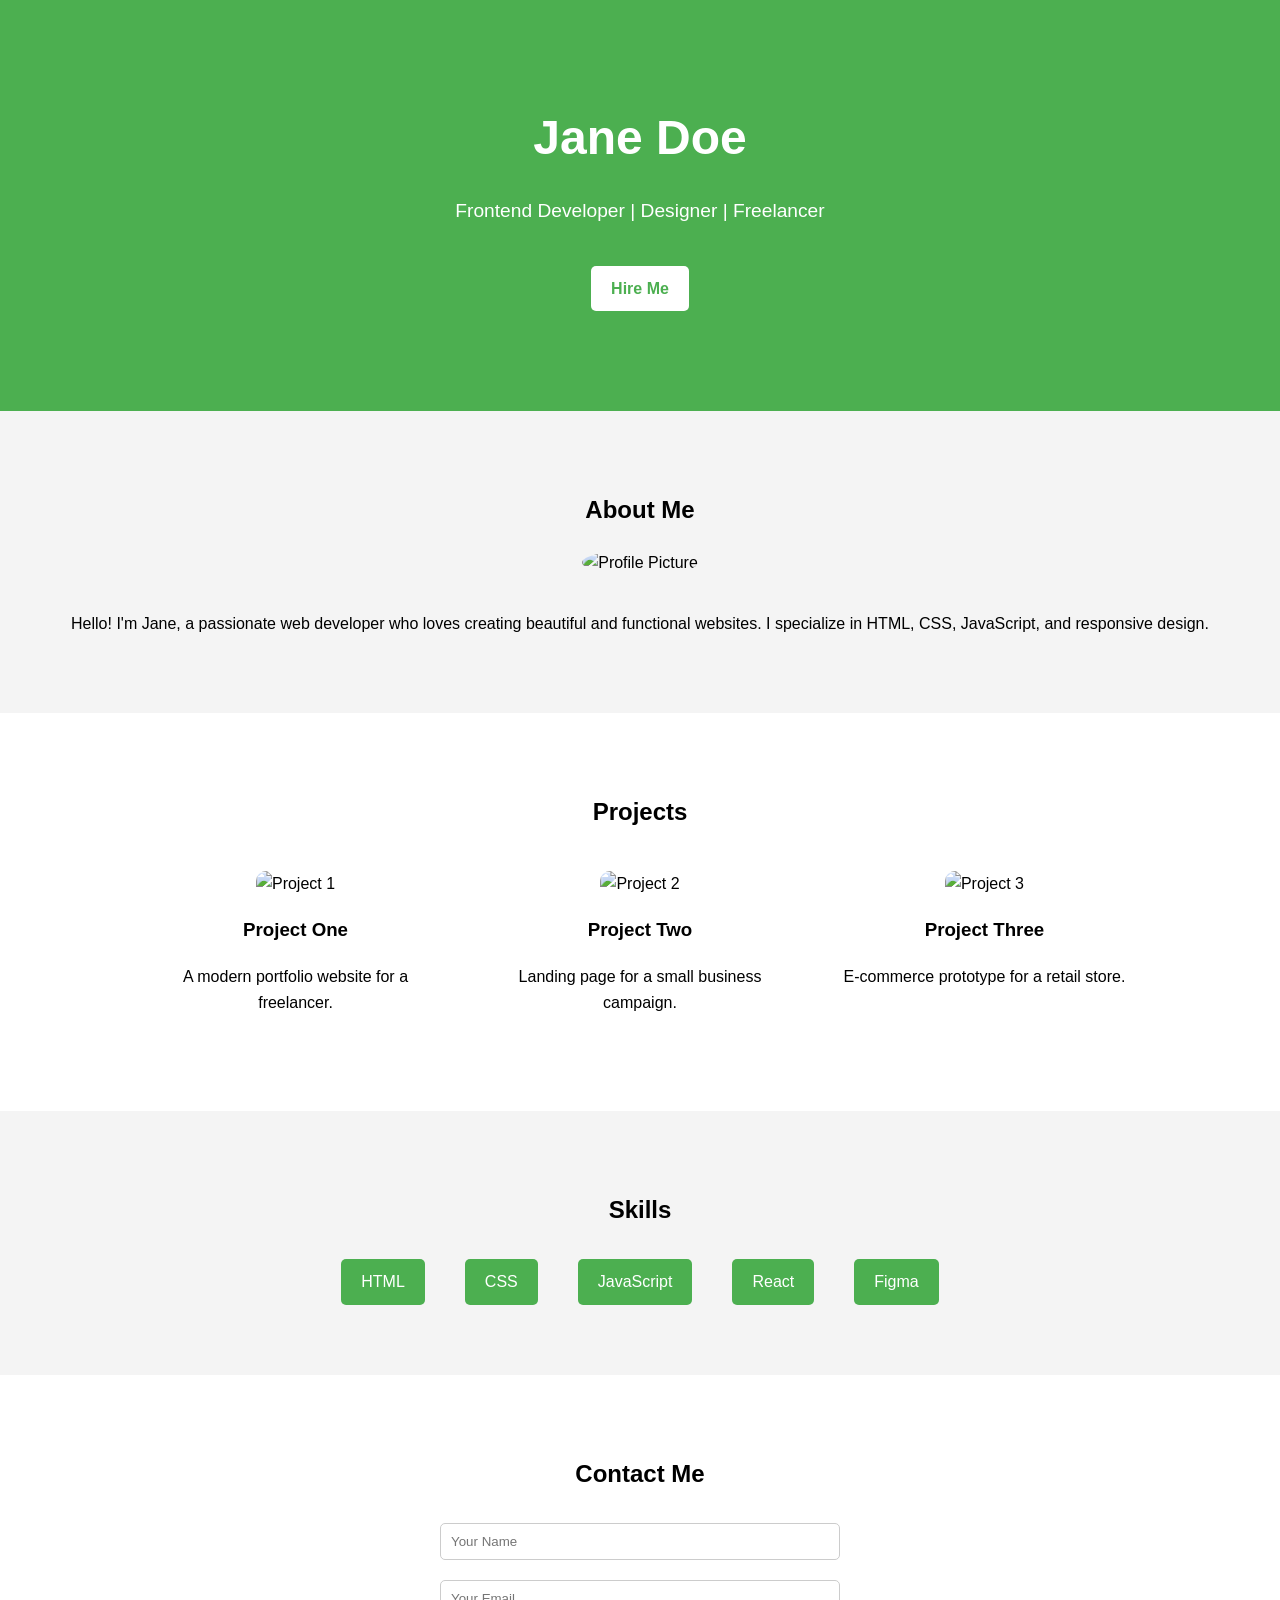
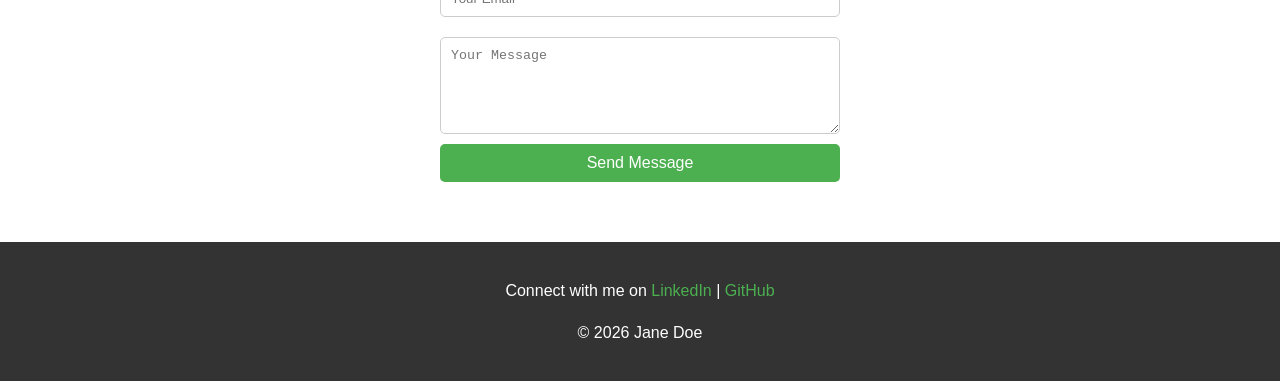
==== index.html @ dbe6352e "Create index.html" ====
<!DOCTYPE html><html lang="en">
<head>
<meta charset="UTF-8">
<meta name="viewport" content="width=device-width, initial-scale=1.0">
<title>Portfolio Template</title>
<style>
  body { margin: 0; font-family: Arial, sans-serif; line-height: 1.6; }
  section { padding: 60px 20px; }
  header { background: #4CAF50; color: white; text-align: center; padding: 100px 20px; }
  header h1 { margin: 0; font-size: 3em; }
  header p { font-size: 1.2em; }
  header a { display: inline-block; margin-top: 20px; padding: 10px 20px; background: white; color: #4CAF50; text-decoration: none; font-weight: bold; border-radius: 5px; }#about { background: #f4f4f4; text-align: center; } #about img { width: 150px; border-radius: 50%; margin-bottom: 20px; }

#projects { text-align: center; } .project { display: inline-block; width: 300px; margin: 20px; vertical-align: top; } .project img { width: 100%; border-radius: 10px; }

#skills { background: #f4f4f4; text-align: center; } .skills-list { display: flex; justify-content: center; flex-wrap: wrap; } .skills-list div { margin: 10px 20px; padding: 10px 20px; background: #4CAF50; color: white; border-radius: 5px; }

#contact { text-align: center; } #contact form { max-width: 400px; margin: auto; display: flex; flex-direction: column; } #contact input, #contact textarea { margin: 10px 0; padding: 10px; border-radius: 5px; border: 1px solid #ccc; } #contact button { padding: 10px; border: none; border-radius: 5px; background: #4CAF50; color: white; font-size: 1em; cursor: pointer; }

footer { background: #333; color: white; text-align: center; padding: 20px; } </style>

</head>
<body><header>
  <h1>Jane Doe</h1>
  <p>Frontend Developer | Designer | Freelancer</p>
  <a href="#contact">Hire Me</a>
</header><section id="about">
  <h2>About Me</h2>
  <img src="https://via.placeholder.com/150" alt="Profile Picture">
  <p>Hello! I'm Jane, a passionate web developer who loves creating beautiful and functional websites. I specialize in HTML, CSS, JavaScript, and responsive design.</p>
</section><section id="projects">
  <h2>Projects</h2>
  <div class="project">
    <img src="https://via.placeholder.com/300x200" alt="Project 1">
    <h3>Project One</h3>
    <p>A modern portfolio website for a freelancer.</p>
  </div>
  <div class="project">
    <img src="https://via.placeholder.com/300x200" alt="Project 2">
    <h3>Project Two</h3>
    <p>Landing page for a small business campaign.</p>
  </div>
  <div class="project">
    <img src="https://via.placeholder.com/300x200" alt="Project 3">
    <h3>Project Three</h3>
    <p>E-commerce prototype for a retail store.</p>
  </div>
</section><section id="skills">
  <h2>Skills</h2>
  <div class="skills-list">
    <div>HTML</div>
    <div>CSS</div>
    <div>JavaScript</div>
    <div>React</div>
    <div>Figma</div>
  </div>
</section><section id="contact">
  <h2>Contact Me</h2>
  <form>
    <input type="text" placeholder="Your Name" required>
    <input type="email" placeholder="Your Email" required>
    <textarea placeholder="Your Message" rows="5" required></textarea>
    <button type="submit">Send Message</button>
  </form>
</section><footer>
  <p>Connect with me on <a href="#" style="color:#4CAF50; text-decoration:none;">LinkedIn</a> | <a href="#" style="color:#4CAF50; text-decoration:none;">GitHub</a></p>
  <p>&copy; 2026 Jane Doe</p>
</footer></body>
</html>
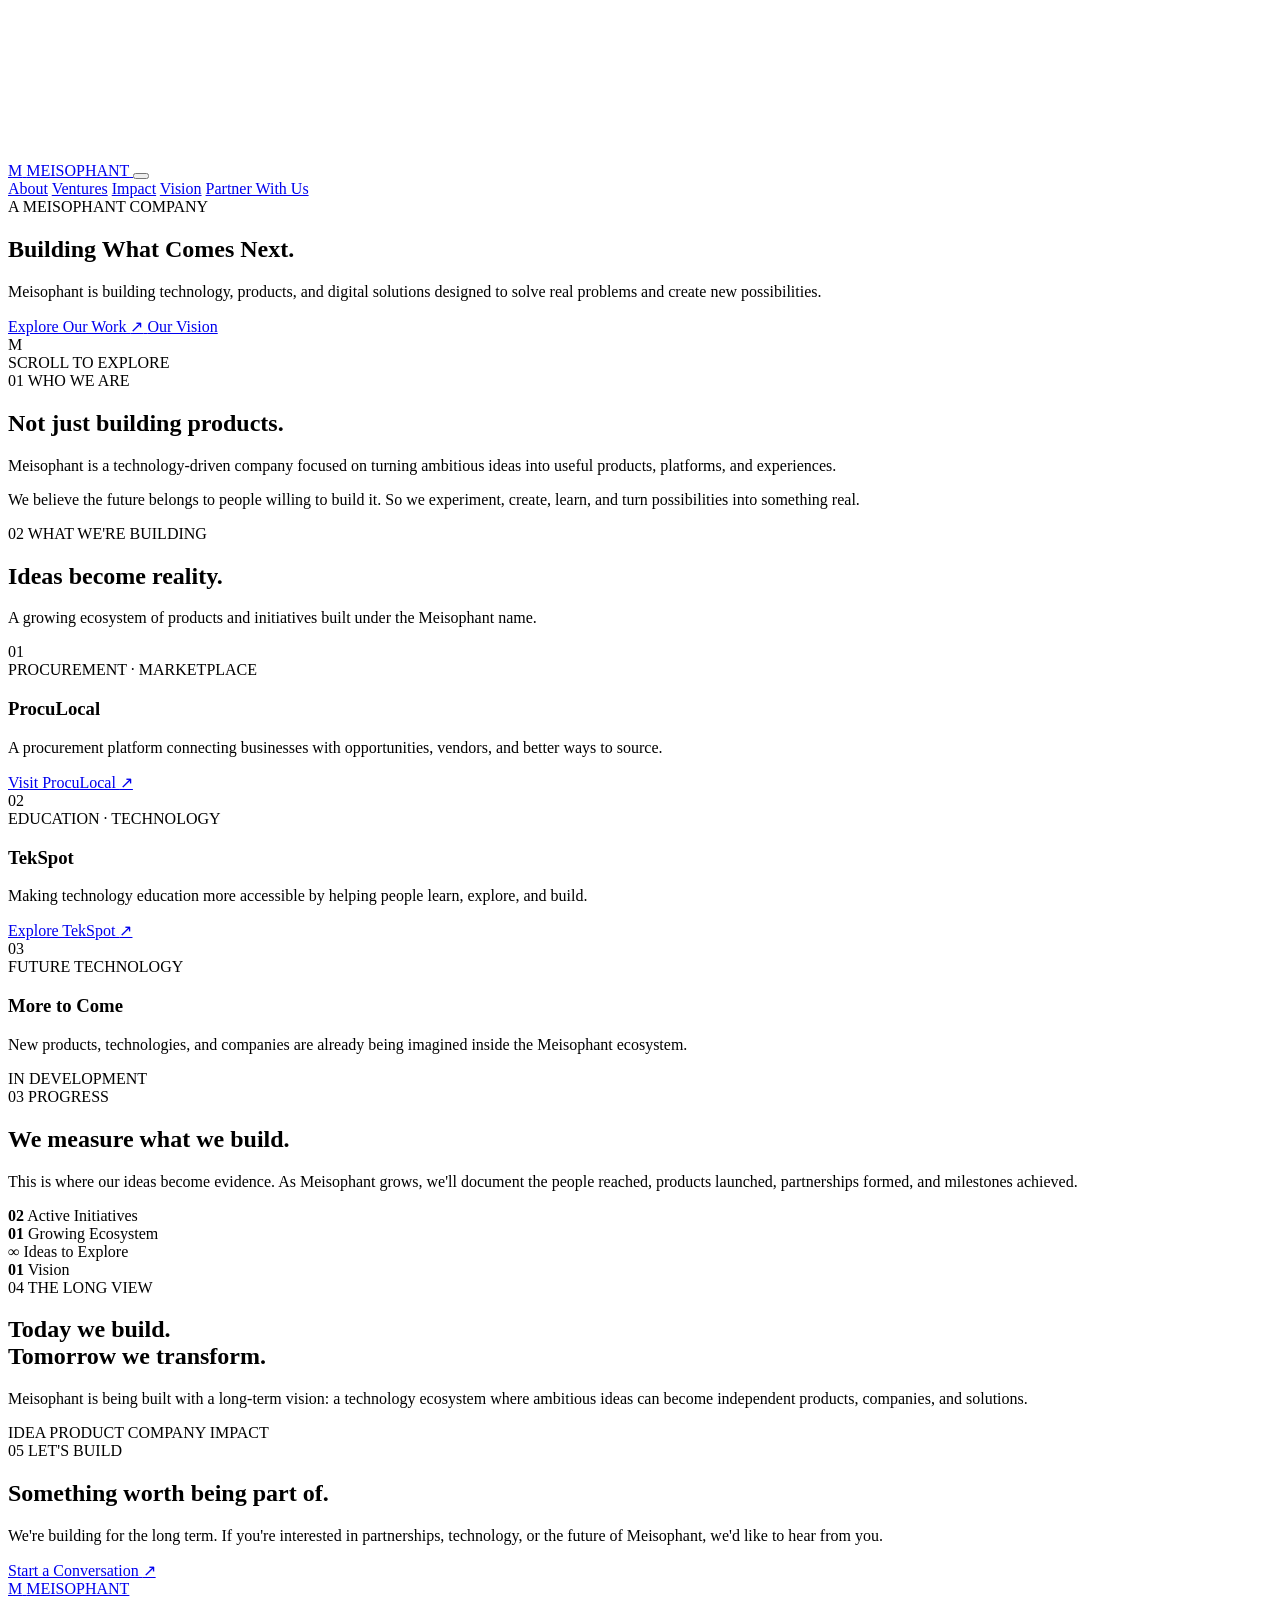
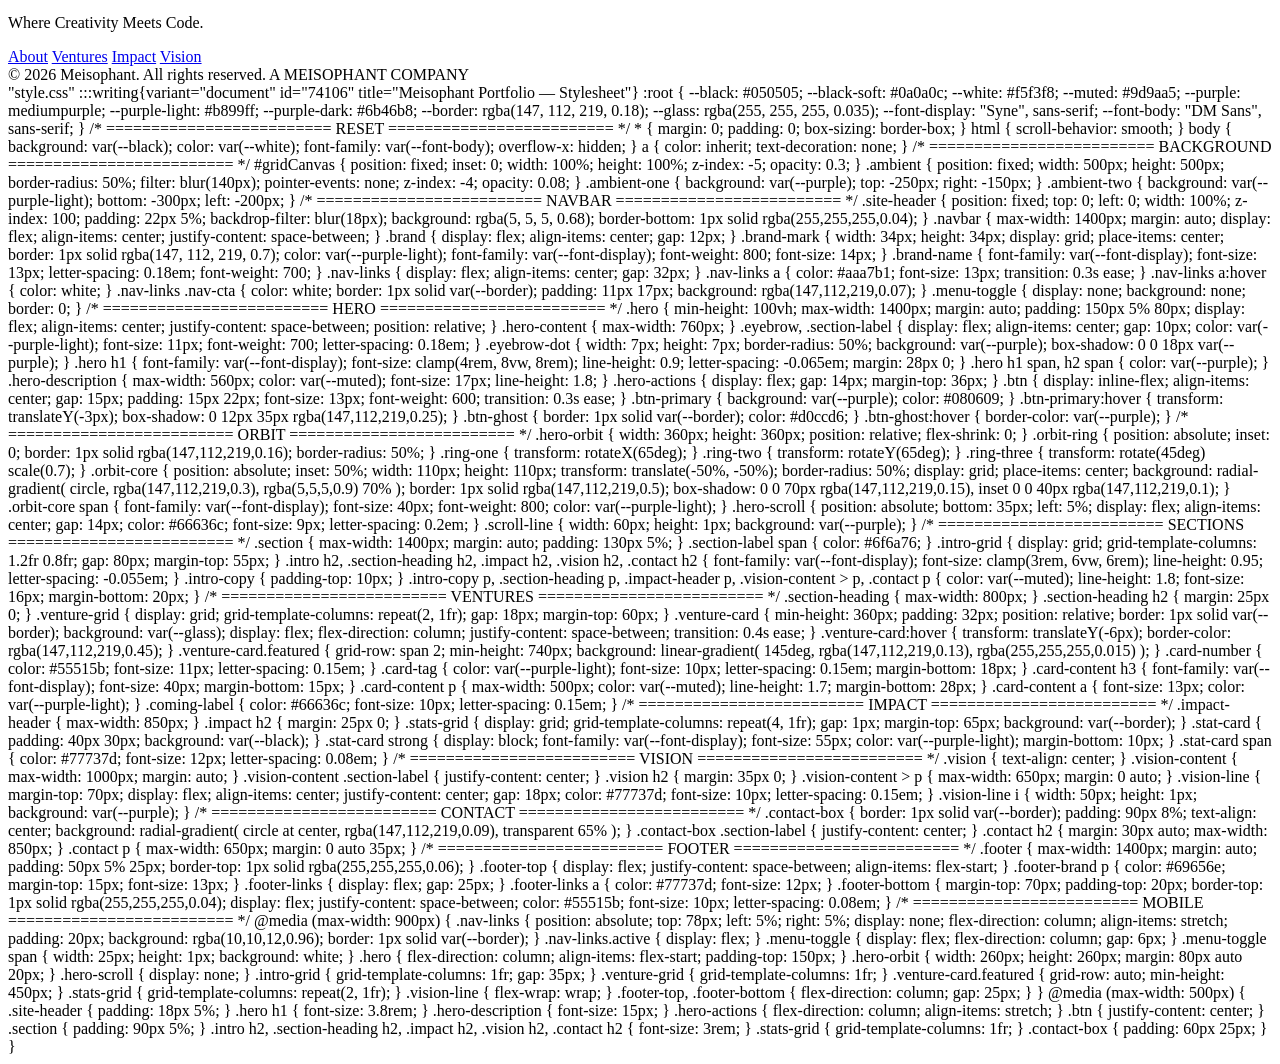
==== commit 91cfedfe: "Update index.html" ====
--- a/index.html
+++ b/index.html
@@ -1,69 +1,1231 @@
-<!DOCTYPE html><html lang="en">
+<!DOCTYPE html>
+<html lang="en">
 <head>
-<meta charset="UTF-8">
-<meta name="viewport" content="width=device-width, initial-scale=1.0">
-<title>Portfolio Template</title>
-<style>
-  body { margin: 0; font-family: Arial, sans-serif; line-height: 1.6; }
-  section { padding: 60px 20px; }
-  header { background: #4CAF50; color: white; text-align: center; padding: 100px 20px; }
-  header h1 { margin: 0; font-size: 3em; }
-  header p { font-size: 1.2em; }
-  header a { display: inline-block; margin-top: 20px; padding: 10px 20px; background: white; color: #4CAF50; text-decoration: none; font-weight: bold; border-radius: 5px; }#about { background: #f4f4f4; text-align: center; } #about img { width: 150px; border-radius: 50%; margin-bottom: 20px; }
-
-#projects { text-align: center; } .project { display: inline-block; width: 300px; margin: 20px; vertical-align: top; } .project img { width: 100%; border-radius: 10px; }
-
-#skills { background: #f4f4f4; text-align: center; } .skills-list { display: flex; justify-content: center; flex-wrap: wrap; } .skills-list div { margin: 10px 20px; padding: 10px 20px; background: #4CAF50; color: white; border-radius: 5px; }
-
-#contact { text-align: center; } #contact form { max-width: 400px; margin: auto; display: flex; flex-direction: column; } #contact input, #contact textarea { margin: 10px 0; padding: 10px; border-radius: 5px; border: 1px solid #ccc; } #contact button { padding: 10px; border: none; border-radius: 5px; background: #4CAF50; color: white; font-size: 1em; cursor: pointer; }
-
-footer { background: #333; color: white; text-align: center; padding: 20px; } </style>
-
+  <meta charset="UTF-8">
+  <meta name="viewport" content="width=device-width, initial-scale=1.0">
+
+  <title>Meisophant | Building What Comes Next</title>
+
+  <meta
+    name="description"
+    content="Meisophant is building technology, products, and digital solutions designed to solve real problems and create new possibilities."
+  >
+
+  <meta name="theme-color" content="#000000">
+
+  <link rel="icon" href="https://meisophant.name.ng/favicon.png">
+
+  <link rel="preconnect" href="https://fonts.googleapis.com">
+  <link rel="preconnect" href="https://fonts.gstatic.com" crossorigin>
+
+  <link
+    href="https://fonts.googleapis.com/css2?family=DM+Sans:wght@400;500;600;700&family=Syne:wght@400;500;600;700;800&display=swap"
+    rel="stylesheet"
+  >
+
+  <link rel="stylesheet" href="style.css">
 </head>
-<body><header>
-  <h1>Jane Doe</h1>
-  <p>Frontend Developer | Designer | Freelancer</p>
-  <a href="#contact">Hire Me</a>
-</header><section id="about">
-  <h2>About Me</h2>
-  <img src="https://via.placeholder.com/150" alt="Profile Picture">
-  <p>Hello! I'm Jane, a passionate web developer who loves creating beautiful and functional websites. I specialize in HTML, CSS, JavaScript, and responsive design.</p>
-</section><section id="projects">
-  <h2>Projects</h2>
-  <div class="project">
-    <img src="https://via.placeholder.com/300x200" alt="Project 1">
-    <h3>Project One</h3>
-    <p>A modern portfolio website for a freelancer.</p>
-  </div>
-  <div class="project">
-    <img src="https://via.placeholder.com/300x200" alt="Project 2">
-    <h3>Project Two</h3>
-    <p>Landing page for a small business campaign.</p>
-  </div>
-  <div class="project">
-    <img src="https://via.placeholder.com/300x200" alt="Project 3">
-    <h3>Project Three</h3>
-    <p>E-commerce prototype for a retail store.</p>
-  </div>
-</section><section id="skills">
-  <h2>Skills</h2>
-  <div class="skills-list">
-    <div>HTML</div>
-    <div>CSS</div>
-    <div>JavaScript</div>
-    <div>React</div>
-    <div>Figma</div>
-  </div>
-</section><section id="contact">
-  <h2>Contact Me</h2>
-  <form>
-    <input type="text" placeholder="Your Name" required>
-    <input type="email" placeholder="Your Email" required>
-    <textarea placeholder="Your Message" rows="5" required></textarea>
-    <button type="submit">Send Message</button>
-  </form>
-</section><footer>
-  <p>Connect with me on <a href="#" style="color:#4CAF50; text-decoration:none;">LinkedIn</a> | <a href="#" style="color:#4CAF50; text-decoration:none;">GitHub</a></p>
-  <p>&copy; 2026 Jane Doe</p>
-</footer></body>
+
+<body>
+
+  <!-- =========================
+       BACKGROUND
+  ========================== -->
+
+  <canvas id="gridCanvas"></canvas>
+
+  <div class="ambient ambient-one"></div>
+  <div class="ambient ambient-two"></div>
+
+
+  <!-- =========================
+       NAVIGATION
+  ========================== -->
+
+  <header class="site-header">
+
+    <nav class="navbar">
+
+      <a href="#" class="brand">
+        <span class="brand-mark">M</span>
+        <span class="brand-name">MEISOPHANT</span>
+      </a>
+
+      <button class="menu-toggle" id="menuToggle" aria-label="Open navigation">
+        <span></span>
+        <span></span>
+      </button>
+
+      <div class="nav-links" id="navLinks">
+        <a href="#about">About</a>
+        <a href="#ventures">Ventures</a>
+        <a href="#impact">Impact</a>
+        <a href="#vision">Vision</a>
+        <a href="#contact" class="nav-cta">Partner With Us</a>
+      </div>
+
+    </nav>
+
+  </header>
+
+
+  <main>
+
+    <!-- =========================
+         HERO
+    ========================== -->
+
+    <section class="hero">
+
+      <div class="hero-content">
+
+        <div class="eyebrow">
+          <span class="eyebrow-dot"></span>
+          A MEISOPHANT COMPANY
+        </div>
+
+        <h1>
+          Building
+          <span>What Comes Next.</span>
+        </h1>
+
+        <p class="hero-description">
+          Meisophant is building technology, products, and digital solutions
+          designed to solve real problems and create new possibilities.
+        </p>
+
+        <div class="hero-actions">
+          <a href="#ventures" class="btn btn-primary">
+            Explore Our Work
+            <span>↗</span>
+          </a>
+
+          <a href="#vision" class="btn btn-ghost">
+            Our Vision
+          </a>
+        </div>
+
+      </div>
+
+
+      <div class="hero-orbit">
+
+        <div class="orbit-ring ring-one"></div>
+        <div class="orbit-ring ring-two"></div>
+        <div class="orbit-ring ring-three"></div>
+
+        <div class="orbit-core">
+          <span>M</span>
+        </div>
+
+      </div>
+
+
+      <div class="hero-scroll">
+        <span>SCROLL TO EXPLORE</span>
+        <div class="scroll-line"></div>
+      </div>
+
+    </section>
+
+
+    <!-- =========================
+         INTRO
+    ========================== -->
+
+    <section class="section intro" id="about">
+
+      <div class="section-label">
+        <span>01</span>
+        WHO WE ARE
+      </div>
+
+      <div class="intro-grid">
+
+        <h2>
+          Not just building
+          <span>products.</span>
+        </h2>
+
+        <div class="intro-copy">
+
+          <p>
+            Meisophant is a technology-driven company focused on turning
+            ambitious ideas into useful products, platforms, and experiences.
+          </p>
+
+          <p>
+            We believe the future belongs to people willing to build it.
+            So we experiment, create, learn, and turn possibilities into
+            something real.
+          </p>
+
+        </div>
+
+      </div>
+
+    </section>
+
+
+    <!-- =========================
+         VENTURES
+    ========================== -->
+
+    <section class="section ventures" id="ventures">
+
+      <div class="section-heading">
+
+        <div class="section-label">
+          <span>02</span>
+          WHAT WE'RE BUILDING
+        </div>
+
+        <h2>
+          Ideas become
+          <span>reality.</span>
+        </h2>
+
+        <p>
+          A growing ecosystem of products and initiatives built under
+          the Meisophant name.
+        </p>
+
+      </div>
+
+
+      <div class="venture-grid">
+
+        <article class="venture-card featured">
+
+          <div class="card-number">01</div>
+
+          <div class="card-content">
+
+            <div class="card-tag">PROCUREMENT · MARKETPLACE</div>
+
+            <h3>ProcuLocal</h3>
+
+            <p>
+              A procurement platform connecting businesses with
+              opportunities, vendors, and better ways to source.
+            </p>
+
+            <a href="https://proculocal.name.ng/" target="_blank" rel="noopener">
+              Visit ProcuLocal <span>↗</span>
+            </a>
+
+          </div>
+
+        </article>
+
+
+        <article class="venture-card">
+
+          <div class="card-number">02</div>
+
+          <div class="card-content">
+
+            <div class="card-tag">EDUCATION · TECHNOLOGY</div>
+
+            <h3>TekSpot</h3>
+
+            <p>
+              Making technology education more accessible by helping
+              people learn, explore, and build.
+            </p>
+
+            <a href="https://tekspot.meisophant.name.ng/" target="_blank" rel="noopener">
+              Explore TekSpot <span>↗</span>
+            </a>
+
+          </div>
+
+        </article>
+
+
+        <article class="venture-card coming-soon">
+
+          <div class="card-number">03</div>
+
+          <div class="card-content">
+
+            <div class="card-tag">FUTURE TECHNOLOGY</div>
+
+            <h3>More to Come</h3>
+
+            <p>
+              New products, technologies, and companies are already
+              being imagined inside the Meisophant ecosystem.
+            </p>
+
+            <span class="coming-label">
+              IN DEVELOPMENT
+            </span>
+
+          </div>
+
+        </article>
+
+      </div>
+
+    </section>
+
+
+    <!-- =========================
+         IMPACT
+    ========================== -->
+
+    <section class="section impact" id="impact">
+
+      <div class="impact-header">
+
+        <div class="section-label">
+          <span>03</span>
+          PROGRESS
+        </div>
+
+        <h2>
+          We measure what
+          <span>we build.</span>
+        </h2>
+
+        <p>
+          This is where our ideas become evidence. As Meisophant grows,
+          we'll document the people reached, products launched,
+          partnerships formed, and milestones achieved.
+        </p>
+
+      </div>
+
+
+      <div class="stats-grid">
+
+        <div class="stat-card">
+          <strong>02</strong>
+          <span>Active Initiatives</span>
+        </div>
+
+        <div class="stat-card">
+          <strong>01</strong>
+          <span>Growing Ecosystem</span>
+        </div>
+
+        <div class="stat-card">
+          <strong>∞</strong>
+          <span>Ideas to Explore</span>
+        </div>
+
+        <div class="stat-card">
+          <strong>01</strong>
+          <span>Vision</span>
+        </div>
+
+      </div>
+
+    </section>
+
+
+    <!-- =========================
+         VISION
+    ========================== -->
+
+    <section class="section vision" id="vision">
+
+      <div class="vision-content">
+
+        <div class="section-label">
+          <span>04</span>
+          THE LONG VIEW
+        </div>
+
+        <h2>
+          Today we build.
+          <br>
+          <span>Tomorrow we transform.</span>
+        </h2>
+
+        <p>
+          Meisophant is being built with a long-term vision:
+          a technology ecosystem where ambitious ideas can become
+          independent products, companies, and solutions.
+        </p>
+
+        <div class="vision-line">
+          <span>IDEA</span>
+          <i></i>
+          <span>PRODUCT</span>
+          <i></i>
+          <span>COMPANY</span>
+          <i></i>
+          <span>IMPACT</span>
+        </div>
+
+      </div>
+
+    </section>
+
+
+    <!-- =========================
+         CTA
+    ========================== -->
+
+    <section class="section contact" id="contact">
+
+      <div class="contact-box">
+
+        <div class="section-label">
+          <span>05</span>
+          LET'S BUILD
+        </div>
+
+        <h2>
+          Something worth
+          <span>being part of.</span>
+        </h2>
+
+        <p>
+          We're building for the long term. If you're interested in
+          partnerships, technology, or the future of Meisophant,
+          we'd like to hear from you.
+        </p>
+
+        <a
+          href="mailto:info@meisophant.name.ng"
+          class="btn btn-primary"
+        >
+          Start a Conversation
+          <span>↗</span>
+        </a>
+
+      </div>
+
+    </section>
+
+  </main>
+
+
+  <!-- =========================
+       FOOTER
+  ========================== -->
+
+  <footer class="footer">
+
+    <div class="footer-top">
+
+      <div class="footer-brand">
+
+        <a href="#" class="brand">
+          <span class="brand-mark">M</span>
+          <span class="brand-name">MEISOPHANT</span>
+        </a>
+
+        <p>
+          Where Creativity Meets Code.
+        </p>
+
+      </div>
+
+      <div class="footer-links">
+
+        <a href="#about">About</a>
+        <a href="#ventures">Ventures</a>
+        <a href="#impact">Impact</a>
+        <a href="#vision">Vision</a>
+
+      </div>
+
+    </div>
+
+    <div class="footer-bottom">
+
+      <span>
+        © 2026 Meisophant. All rights reserved.
+      </span>
+
+      <span>
+        A MEISOPHANT COMPANY
+      </span>
+
+    </div>
+
+  </footer>
+
+
+  <script src="script.js"></script>
+
+</body>
 </html>
+
+"style.css"
+
+:::writing{variant="document" id="74106" title="Meisophant Portfolio — Stylesheet"}
+
+:root {
+  --black: #050505;
+  --black-soft: #0a0a0c;
+  --white: #f5f3f8;
+  --muted: #9d9aa5;
+
+  --purple: mediumpurple;
+  --purple-light: #b899ff;
+  --purple-dark: #6b46b8;
+
+  --border: rgba(147, 112, 219, 0.18);
+  --glass: rgba(255, 255, 255, 0.035);
+
+  --font-display: "Syne", sans-serif;
+  --font-body: "DM Sans", sans-serif;
+}
+
+
+/* =========================
+   RESET
+========================= */
+
+* {
+  margin: 0;
+  padding: 0;
+  box-sizing: border-box;
+}
+
+html {
+  scroll-behavior: smooth;
+}
+
+body {
+  background: var(--black);
+  color: var(--white);
+  font-family: var(--font-body);
+  overflow-x: hidden;
+}
+
+a {
+  color: inherit;
+  text-decoration: none;
+}
+
+
+/* =========================
+   BACKGROUND
+========================= */
+
+#gridCanvas {
+  position: fixed;
+  inset: 0;
+  width: 100%;
+  height: 100%;
+  z-index: -5;
+  opacity: 0.3;
+}
+
+.ambient {
+  position: fixed;
+  width: 500px;
+  height: 500px;
+  border-radius: 50%;
+  filter: blur(140px);
+  pointer-events: none;
+  z-index: -4;
+  opacity: 0.08;
+}
+
+.ambient-one {
+  background: var(--purple);
+  top: -250px;
+  right: -150px;
+}
+
+.ambient-two {
+  background: var(--purple-light);
+  bottom: -300px;
+  left: -200px;
+}
+
+
+/* =========================
+   NAVBAR
+========================= */
+
+.site-header {
+  position: fixed;
+  top: 0;
+  left: 0;
+  width: 100%;
+  z-index: 100;
+  padding: 22px 5%;
+  backdrop-filter: blur(18px);
+  background: rgba(5, 5, 5, 0.68);
+  border-bottom: 1px solid rgba(255,255,255,0.04);
+}
+
+.navbar {
+  max-width: 1400px;
+  margin: auto;
+  display: flex;
+  align-items: center;
+  justify-content: space-between;
+}
+
+.brand {
+  display: flex;
+  align-items: center;
+  gap: 12px;
+}
+
+.brand-mark {
+  width: 34px;
+  height: 34px;
+  display: grid;
+  place-items: center;
+  border: 1px solid rgba(147, 112, 219, 0.7);
+  color: var(--purple-light);
+  font-family: var(--font-display);
+  font-weight: 800;
+  font-size: 14px;
+}
+
+.brand-name {
+  font-family: var(--font-display);
+  font-size: 13px;
+  letter-spacing: 0.18em;
+  font-weight: 700;
+}
+
+.nav-links {
+  display: flex;
+  align-items: center;
+  gap: 32px;
+}
+
+.nav-links a {
+  color: #aaa7b1;
+  font-size: 13px;
+  transition: 0.3s ease;
+}
+
+.nav-links a:hover {
+  color: white;
+}
+
+.nav-links .nav-cta {
+  color: white;
+  border: 1px solid var(--border);
+  padding: 11px 17px;
+  background: rgba(147,112,219,0.07);
+}
+
+.menu-toggle {
+  display: none;
+  background: none;
+  border: 0;
+}
+
+
+/* =========================
+   HERO
+========================= */
+
+.hero {
+  min-height: 100vh;
+  max-width: 1400px;
+  margin: auto;
+  padding: 150px 5% 80px;
+
+  display: flex;
+  align-items: center;
+  justify-content: space-between;
+
+  position: relative;
+}
+
+.hero-content {
+  max-width: 760px;
+}
+
+.eyebrow,
+.section-label {
+  display: flex;
+  align-items: center;
+  gap: 10px;
+
+  color: var(--purple-light);
+  font-size: 11px;
+  font-weight: 700;
+  letter-spacing: 0.18em;
+}
+
+.eyebrow-dot {
+  width: 7px;
+  height: 7px;
+  border-radius: 50%;
+  background: var(--purple);
+  box-shadow: 0 0 18px var(--purple);
+}
+
+.hero h1 {
+  font-family: var(--font-display);
+  font-size: clamp(4rem, 8vw, 8rem);
+  line-height: 0.9;
+  letter-spacing: -0.065em;
+  margin: 28px 0;
+}
+
+.hero h1 span,
+h2 span {
+  color: var(--purple);
+}
+
+.hero-description {
+  max-width: 560px;
+  color: var(--muted);
+  font-size: 17px;
+  line-height: 1.8;
+}
+
+.hero-actions {
+  display: flex;
+  gap: 14px;
+  margin-top: 36px;
+}
+
+.btn {
+  display: inline-flex;
+  align-items: center;
+  gap: 15px;
+  padding: 15px 22px;
+  font-size: 13px;
+  font-weight: 600;
+  transition: 0.3s ease;
+}
+
+.btn-primary {
+  background: var(--purple);
+  color: #080609;
+}
+
+.btn-primary:hover {
+  transform: translateY(-3px);
+  box-shadow: 0 12px 35px rgba(147,112,219,0.25);
+}
+
+.btn-ghost {
+  border: 1px solid var(--border);
+  color: #d0ccd6;
+}
+
+.btn-ghost:hover {
+  border-color: var(--purple);
+}
+
+
+/* =========================
+   ORBIT
+========================= */
+
+.hero-orbit {
+  width: 360px;
+  height: 360px;
+  position: relative;
+  flex-shrink: 0;
+}
+
+.orbit-ring {
+  position: absolute;
+  inset: 0;
+  border: 1px solid rgba(147,112,219,0.16);
+  border-radius: 50%;
+}
+
+.ring-one {
+  transform: rotateX(65deg);
+}
+
+.ring-two {
+  transform: rotateY(65deg);
+}
+
+.ring-three {
+  transform: rotate(45deg) scale(0.7);
+}
+
+.orbit-core {
+  position: absolute;
+  inset: 50%;
+  width: 110px;
+  height: 110px;
+  transform: translate(-50%, -50%);
+  border-radius: 50%;
+
+  display: grid;
+  place-items: center;
+
+  background: radial-gradient(
+    circle,
+    rgba(147,112,219,0.3),
+    rgba(5,5,5,0.9) 70%
+  );
+
+  border: 1px solid rgba(147,112,219,0.5);
+  box-shadow:
+    0 0 70px rgba(147,112,219,0.15),
+    inset 0 0 40px rgba(147,112,219,0.1);
+}
+
+.orbit-core span {
+  font-family: var(--font-display);
+  font-size: 40px;
+  font-weight: 800;
+  color: var(--purple-light);
+}
+
+.hero-scroll {
+  position: absolute;
+  bottom: 35px;
+  left: 5%;
+
+  display: flex;
+  align-items: center;
+  gap: 14px;
+
+  color: #66636c;
+  font-size: 9px;
+  letter-spacing: 0.2em;
+}
+
+.scroll-line {
+  width: 60px;
+  height: 1px;
+  background: var(--purple);
+}
+
+
+/* =========================
+   SECTIONS
+========================= */
+
+.section {
+  max-width: 1400px;
+  margin: auto;
+  padding: 130px 5%;
+}
+
+.section-label span {
+  color: #6f6a76;
+}
+
+.intro-grid {
+  display: grid;
+  grid-template-columns: 1.2fr 0.8fr;
+  gap: 80px;
+  margin-top: 55px;
+}
+
+.intro h2,
+.section-heading h2,
+.impact h2,
+.vision h2,
+.contact h2 {
+  font-family: var(--font-display);
+  font-size: clamp(3rem, 6vw, 6rem);
+  line-height: 0.95;
+  letter-spacing: -0.055em;
+}
+
+.intro-copy {
+  padding-top: 10px;
+}
+
+.intro-copy p,
+.section-heading p,
+.impact-header p,
+.vision-content > p,
+.contact p {
+  color: var(--muted);
+  line-height: 1.8;
+  font-size: 16px;
+  margin-bottom: 20px;
+}
+
+
+/* =========================
+   VENTURES
+========================= */
+
+.section-heading {
+  max-width: 800px;
+}
+
+.section-heading h2 {
+  margin: 25px 0;
+}
+
+.venture-grid {
+  display: grid;
+  grid-template-columns: repeat(2, 1fr);
+  gap: 18px;
+  margin-top: 60px;
+}
+
+.venture-card {
+  min-height: 360px;
+  padding: 32px;
+
+  position: relative;
+
+  border: 1px solid var(--border);
+  background: var(--glass);
+
+  display: flex;
+  flex-direction: column;
+  justify-content: space-between;
+
+  transition: 0.4s ease;
+}
+
+.venture-card:hover {
+  transform: translateY(-6px);
+  border-color: rgba(147,112,219,0.45);
+}
+
+.venture-card.featured {
+  grid-row: span 2;
+  min-height: 740px;
+  background:
+    linear-gradient(
+      145deg,
+      rgba(147,112,219,0.13),
+      rgba(255,255,255,0.015)
+    );
+}
+
+.card-number {
+  color: #55515b;
+  font-size: 11px;
+  letter-spacing: 0.15em;
+}
+
+.card-tag {
+  color: var(--purple-light);
+  font-size: 10px;
+  letter-spacing: 0.15em;
+  margin-bottom: 18px;
+}
+
+.card-content h3 {
+  font-family: var(--font-display);
+  font-size: 40px;
+  margin-bottom: 15px;
+}
+
+.card-content p {
+  max-width: 500px;
+  color: var(--muted);
+  line-height: 1.7;
+  margin-bottom: 28px;
+}
+
+.card-content a {
+  font-size: 13px;
+  color: var(--purple-light);
+}
+
+.coming-label {
+  color: #66636c;
+  font-size: 10px;
+  letter-spacing: 0.15em;
+}
+
+
+/* =========================
+   IMPACT
+========================= */
+
+.impact-header {
+  max-width: 850px;
+}
+
+.impact h2 {
+  margin: 25px 0;
+}
+
+.stats-grid {
+  display: grid;
+  grid-template-columns: repeat(4, 1fr);
+  gap: 1px;
+  margin-top: 65px;
+  background: var(--border);
+}
+
+.stat-card {
+  padding: 40px 30px;
+  background: var(--black);
+}
+
+.stat-card strong {
+  display: block;
+  font-family: var(--font-display);
+  font-size: 55px;
+  color: var(--purple-light);
+  margin-bottom: 10px;
+}
+
+.stat-card span {
+  color: #77737d;
+  font-size: 12px;
+  letter-spacing: 0.08em;
+}
+
+
+/* =========================
+   VISION
+========================= */
+
+.vision {
+  text-align: center;
+}
+
+.vision-content {
+  max-width: 1000px;
+  margin: auto;
+}
+
+.vision-content .section-label {
+  justify-content: center;
+}
+
+.vision h2 {
+  margin: 35px 0;
+}
+
+.vision-content > p {
+  max-width: 650px;
+  margin: 0 auto;
+}
+
+.vision-line {
+  margin-top: 70px;
+  display: flex;
+  align-items: center;
+  justify-content: center;
+  gap: 18px;
+
+  color: #77737d;
+  font-size: 10px;
+  letter-spacing: 0.15em;
+}
+
+.vision-line i {
+  width: 50px;
+  height: 1px;
+  background: var(--purple);
+}
+
+
+/* =========================
+   CONTACT
+========================= */
+
+.contact-box {
+  border: 1px solid var(--border);
+  padding: 90px 8%;
+  text-align: center;
+
+  background:
+    radial-gradient(
+      circle at center,
+      rgba(147,112,219,0.09),
+      transparent 65%
+    );
+}
+
+.contact-box .section-label {
+  justify-content: center;
+}
+
+.contact h2 {
+  margin: 30px auto;
+  max-width: 850px;
+}
+
+.contact p {
+  max-width: 650px;
+  margin: 0 auto 35px;
+}
+
+
+/* =========================
+   FOOTER
+========================= */
+
+.footer {
+  max-width: 1400px;
+  margin: auto;
+  padding: 50px 5% 25px;
+  border-top: 1px solid rgba(255,255,255,0.06);
+}
+
+.footer-top {
+  display: flex;
+  justify-content: space-between;
+  align-items: flex-start;
+}
+
+.footer-brand p {
+  color: #69656e;
+  margin-top: 15px;
+  font-size: 13px;
+}
+
+.footer-links {
+  display: flex;
+  gap: 25px;
+}
+
+.footer-links a {
+  color: #77737d;
+  font-size: 12px;
+}
+
+.footer-bottom {
+  margin-top: 70px;
+  padding-top: 20px;
+  border-top: 1px solid rgba(255,255,255,0.04);
+
+  display: flex;
+  justify-content: space-between;
+
+  color: #55515b;
+  font-size: 10px;
+  letter-spacing: 0.08em;
+}
+
+
+/* =========================
+   MOBILE
+========================= */
+
+@media (max-width: 900px) {
+
+  .nav-links {
+    position: absolute;
+    top: 78px;
+    left: 5%;
+    right: 5%;
+
+    display: none;
+    flex-direction: column;
+    align-items: stretch;
+
+    padding: 20px;
+
+    background: rgba(10,10,12,0.96);
+    border: 1px solid var(--border);
+  }
+
+  .nav-links.active {
+    display: flex;
+  }
+
+  .menu-toggle {
+    display: flex;
+    flex-direction: column;
+    gap: 6px;
+  }
+
+  .menu-toggle span {
+    width: 25px;
+    height: 1px;
+    background: white;
+  }
+
+  .hero {
+    flex-direction: column;
+    align-items: flex-start;
+    padding-top: 150px;
+  }
+
+  .hero-orbit {
+    width: 260px;
+    height: 260px;
+    margin: 80px auto 20px;
+  }
+
+  .hero-scroll {
+    display: none;
+  }
+
+  .intro-grid {
+    grid-template-columns: 1fr;
+    gap: 35px;
+  }
+
+  .venture-grid {
+    grid-template-columns: 1fr;
+  }
+
+  .venture-card.featured {
+    grid-row: auto;
+    min-height: 450px;
+  }
+
+  .stats-grid {
+    grid-template-columns: repeat(2, 1fr);
+  }
+
+  .vision-line {
+    flex-wrap: wrap;
+  }
+
+  .footer-top,
+  .footer-bottom {
+    flex-direction: column;
+    gap: 25px;
+  }
+
+}
+
+
+@media (max-width: 500px) {
+
+  .site-header {
+    padding: 18px 5%;
+  }
+
+  .hero h1 {
+    font-size: 3.8rem;
+  }
+
+  .hero-description {
+    font-size: 15px;
+  }
+
+  .hero-actions {
+    flex-direction: column;
+    align-items: stretch;
+  }
+
+  .btn {
+    justify-content: center;
+  }
+
+  .section {
+    padding: 90px 5%;
+  }
+
+  .intro h2,
+  .section-heading h2,
+  .impact h2,
+  .vision h2,
+  .contact h2 {
+    font-size: 3rem;
+  }
+
+  .stats-grid {
+    grid-template-columns: 1fr;
+  }
+
+  .contact-box {
+    padding: 60px 25px;
+  }
+
+}
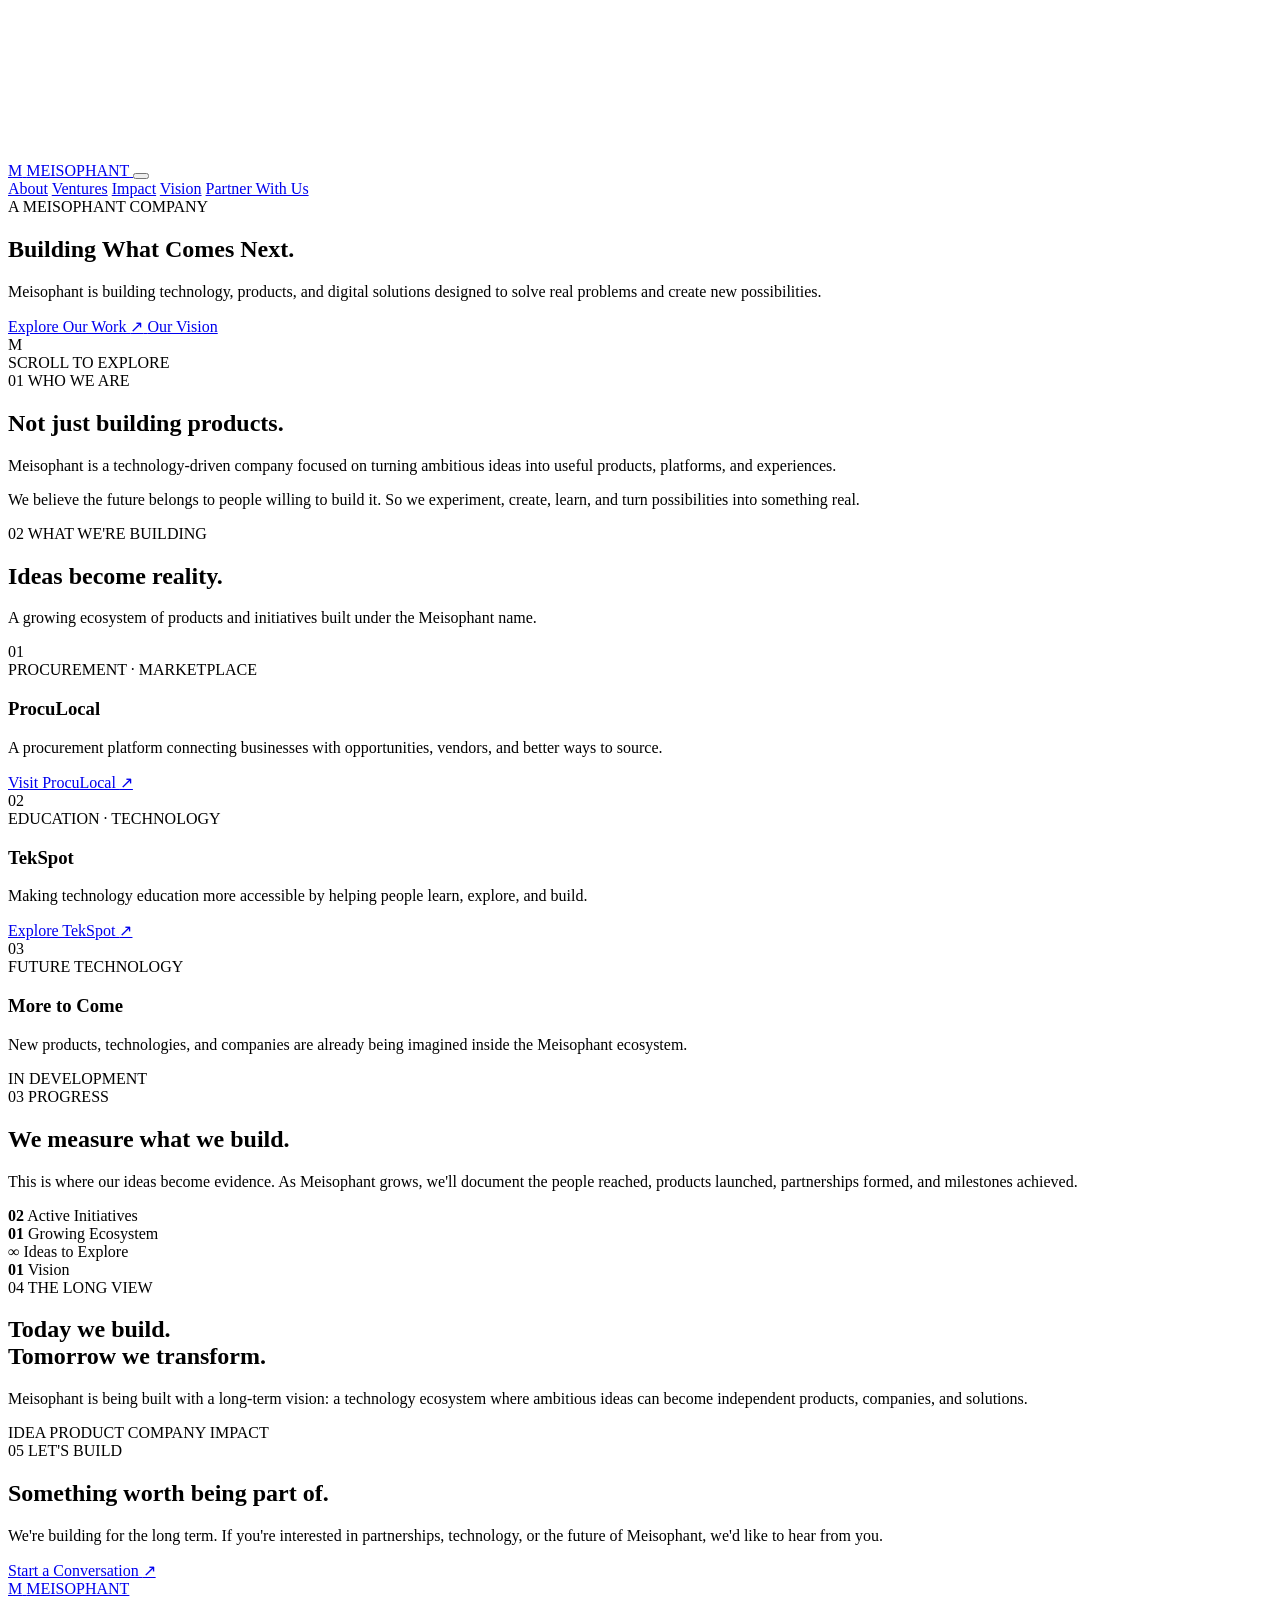
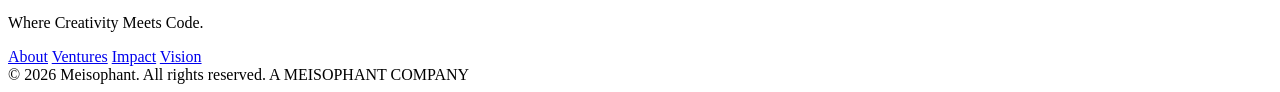
==== commit 29206423: "Update index.html" ====
--- a/index.html
+++ b/index.html
@@ -455,777 +455,3 @@
 
 </body>
 </html>
-
-"style.css"
-
-:::writing{variant="document" id="74106" title="Meisophant Portfolio — Stylesheet"}
-
-:root {
-  --black: #050505;
-  --black-soft: #0a0a0c;
-  --white: #f5f3f8;
-  --muted: #9d9aa5;
-
-  --purple: mediumpurple;
-  --purple-light: #b899ff;
-  --purple-dark: #6b46b8;
-
-  --border: rgba(147, 112, 219, 0.18);
-  --glass: rgba(255, 255, 255, 0.035);
-
-  --font-display: "Syne", sans-serif;
-  --font-body: "DM Sans", sans-serif;
-}
-
-
-/* =========================
-   RESET
-========================= */
-
-* {
-  margin: 0;
-  padding: 0;
-  box-sizing: border-box;
-}
-
-html {
-  scroll-behavior: smooth;
-}
-
-body {
-  background: var(--black);
-  color: var(--white);
-  font-family: var(--font-body);
-  overflow-x: hidden;
-}
-
-a {
-  color: inherit;
-  text-decoration: none;
-}
-
-
-/* =========================
-   BACKGROUND
-========================= */
-
-#gridCanvas {
-  position: fixed;
-  inset: 0;
-  width: 100%;
-  height: 100%;
-  z-index: -5;
-  opacity: 0.3;
-}
-
-.ambient {
-  position: fixed;
-  width: 500px;
-  height: 500px;
-  border-radius: 50%;
-  filter: blur(140px);
-  pointer-events: none;
-  z-index: -4;
-  opacity: 0.08;
-}
-
-.ambient-one {
-  background: var(--purple);
-  top: -250px;
-  right: -150px;
-}
-
-.ambient-two {
-  background: var(--purple-light);
-  bottom: -300px;
-  left: -200px;
-}
-
-
-/* =========================
-   NAVBAR
-========================= */
-
-.site-header {
-  position: fixed;
-  top: 0;
-  left: 0;
-  width: 100%;
-  z-index: 100;
-  padding: 22px 5%;
-  backdrop-filter: blur(18px);
-  background: rgba(5, 5, 5, 0.68);
-  border-bottom: 1px solid rgba(255,255,255,0.04);
-}
-
-.navbar {
-  max-width: 1400px;
-  margin: auto;
-  display: flex;
-  align-items: center;
-  justify-content: space-between;
-}
-
-.brand {
-  display: flex;
-  align-items: center;
-  gap: 12px;
-}
-
-.brand-mark {
-  width: 34px;
-  height: 34px;
-  display: grid;
-  place-items: center;
-  border: 1px solid rgba(147, 112, 219, 0.7);
-  color: var(--purple-light);
-  font-family: var(--font-display);
-  font-weight: 800;
-  font-size: 14px;
-}
-
-.brand-name {
-  font-family: var(--font-display);
-  font-size: 13px;
-  letter-spacing: 0.18em;
-  font-weight: 700;
-}
-
-.nav-links {
-  display: flex;
-  align-items: center;
-  gap: 32px;
-}
-
-.nav-links a {
-  color: #aaa7b1;
-  font-size: 13px;
-  transition: 0.3s ease;
-}
-
-.nav-links a:hover {
-  color: white;
-}
-
-.nav-links .nav-cta {
-  color: white;
-  border: 1px solid var(--border);
-  padding: 11px 17px;
-  background: rgba(147,112,219,0.07);
-}
-
-.menu-toggle {
-  display: none;
-  background: none;
-  border: 0;
-}
-
-
-/* =========================
-   HERO
-========================= */
-
-.hero {
-  min-height: 100vh;
-  max-width: 1400px;
-  margin: auto;
-  padding: 150px 5% 80px;
-
-  display: flex;
-  align-items: center;
-  justify-content: space-between;
-
-  position: relative;
-}
-
-.hero-content {
-  max-width: 760px;
-}
-
-.eyebrow,
-.section-label {
-  display: flex;
-  align-items: center;
-  gap: 10px;
-
-  color: var(--purple-light);
-  font-size: 11px;
-  font-weight: 700;
-  letter-spacing: 0.18em;
-}
-
-.eyebrow-dot {
-  width: 7px;
-  height: 7px;
-  border-radius: 50%;
-  background: var(--purple);
-  box-shadow: 0 0 18px var(--purple);
-}
-
-.hero h1 {
-  font-family: var(--font-display);
-  font-size: clamp(4rem, 8vw, 8rem);
-  line-height: 0.9;
-  letter-spacing: -0.065em;
-  margin: 28px 0;
-}
-
-.hero h1 span,
-h2 span {
-  color: var(--purple);
-}
-
-.hero-description {
-  max-width: 560px;
-  color: var(--muted);
-  font-size: 17px;
-  line-height: 1.8;
-}
-
-.hero-actions {
-  display: flex;
-  gap: 14px;
-  margin-top: 36px;
-}
-
-.btn {
-  display: inline-flex;
-  align-items: center;
-  gap: 15px;
-  padding: 15px 22px;
-  font-size: 13px;
-  font-weight: 600;
-  transition: 0.3s ease;
-}
-
-.btn-primary {
-  background: var(--purple);
-  color: #080609;
-}
-
-.btn-primary:hover {
-  transform: translateY(-3px);
-  box-shadow: 0 12px 35px rgba(147,112,219,0.25);
-}
-
-.btn-ghost {
-  border: 1px solid var(--border);
-  color: #d0ccd6;
-}
-
-.btn-ghost:hover {
-  border-color: var(--purple);
-}
-
-
-/* =========================
-   ORBIT
-========================= */
-
-.hero-orbit {
-  width: 360px;
-  height: 360px;
-  position: relative;
-  flex-shrink: 0;
-}
-
-.orbit-ring {
-  position: absolute;
-  inset: 0;
-  border: 1px solid rgba(147,112,219,0.16);
-  border-radius: 50%;
-}
-
-.ring-one {
-  transform: rotateX(65deg);
-}
-
-.ring-two {
-  transform: rotateY(65deg);
-}
-
-.ring-three {
-  transform: rotate(45deg) scale(0.7);
-}
-
-.orbit-core {
-  position: absolute;
-  inset: 50%;
-  width: 110px;
-  height: 110px;
-  transform: translate(-50%, -50%);
-  border-radius: 50%;
-
-  display: grid;
-  place-items: center;
-
-  background: radial-gradient(
-    circle,
-    rgba(147,112,219,0.3),
-    rgba(5,5,5,0.9) 70%
-  );
-
-  border: 1px solid rgba(147,112,219,0.5);
-  box-shadow:
-    0 0 70px rgba(147,112,219,0.15),
-    inset 0 0 40px rgba(147,112,219,0.1);
-}
-
-.orbit-core span {
-  font-family: var(--font-display);
-  font-size: 40px;
-  font-weight: 800;
-  color: var(--purple-light);
-}
-
-.hero-scroll {
-  position: absolute;
-  bottom: 35px;
-  left: 5%;
-
-  display: flex;
-  align-items: center;
-  gap: 14px;
-
-  color: #66636c;
-  font-size: 9px;
-  letter-spacing: 0.2em;
-}
-
-.scroll-line {
-  width: 60px;
-  height: 1px;
-  background: var(--purple);
-}
-
-
-/* =========================
-   SECTIONS
-========================= */
-
-.section {
-  max-width: 1400px;
-  margin: auto;
-  padding: 130px 5%;
-}
-
-.section-label span {
-  color: #6f6a76;
-}
-
-.intro-grid {
-  display: grid;
-  grid-template-columns: 1.2fr 0.8fr;
-  gap: 80px;
-  margin-top: 55px;
-}
-
-.intro h2,
-.section-heading h2,
-.impact h2,
-.vision h2,
-.contact h2 {
-  font-family: var(--font-display);
-  font-size: clamp(3rem, 6vw, 6rem);
-  line-height: 0.95;
-  letter-spacing: -0.055em;
-}
-
-.intro-copy {
-  padding-top: 10px;
-}
-
-.intro-copy p,
-.section-heading p,
-.impact-header p,
-.vision-content > p,
-.contact p {
-  color: var(--muted);
-  line-height: 1.8;
-  font-size: 16px;
-  margin-bottom: 20px;
-}
-
-
-/* =========================
-   VENTURES
-========================= */
-
-.section-heading {
-  max-width: 800px;
-}
-
-.section-heading h2 {
-  margin: 25px 0;
-}
-
-.venture-grid {
-  display: grid;
-  grid-template-columns: repeat(2, 1fr);
-  gap: 18px;
-  margin-top: 60px;
-}
-
-.venture-card {
-  min-height: 360px;
-  padding: 32px;
-
-  position: relative;
-
-  border: 1px solid var(--border);
-  background: var(--glass);
-
-  display: flex;
-  flex-direction: column;
-  justify-content: space-between;
-
-  transition: 0.4s ease;
-}
-
-.venture-card:hover {
-  transform: translateY(-6px);
-  border-color: rgba(147,112,219,0.45);
-}
-
-.venture-card.featured {
-  grid-row: span 2;
-  min-height: 740px;
-  background:
-    linear-gradient(
-      145deg,
-      rgba(147,112,219,0.13),
-      rgba(255,255,255,0.015)
-    );
-}
-
-.card-number {
-  color: #55515b;
-  font-size: 11px;
-  letter-spacing: 0.15em;
-}
-
-.card-tag {
-  color: var(--purple-light);
-  font-size: 10px;
-  letter-spacing: 0.15em;
-  margin-bottom: 18px;
-}
-
-.card-content h3 {
-  font-family: var(--font-display);
-  font-size: 40px;
-  margin-bottom: 15px;
-}
-
-.card-content p {
-  max-width: 500px;
-  color: var(--muted);
-  line-height: 1.7;
-  margin-bottom: 28px;
-}
-
-.card-content a {
-  font-size: 13px;
-  color: var(--purple-light);
-}
-
-.coming-label {
-  color: #66636c;
-  font-size: 10px;
-  letter-spacing: 0.15em;
-}
-
-
-/* =========================
-   IMPACT
-========================= */
-
-.impact-header {
-  max-width: 850px;
-}
-
-.impact h2 {
-  margin: 25px 0;
-}
-
-.stats-grid {
-  display: grid;
-  grid-template-columns: repeat(4, 1fr);
-  gap: 1px;
-  margin-top: 65px;
-  background: var(--border);
-}
-
-.stat-card {
-  padding: 40px 30px;
-  background: var(--black);
-}
-
-.stat-card strong {
-  display: block;
-  font-family: var(--font-display);
-  font-size: 55px;
-  color: var(--purple-light);
-  margin-bottom: 10px;
-}
-
-.stat-card span {
-  color: #77737d;
-  font-size: 12px;
-  letter-spacing: 0.08em;
-}
-
-
-/* =========================
-   VISION
-========================= */
-
-.vision {
-  text-align: center;
-}
-
-.vision-content {
-  max-width: 1000px;
-  margin: auto;
-}
-
-.vision-content .section-label {
-  justify-content: center;
-}
-
-.vision h2 {
-  margin: 35px 0;
-}
-
-.vision-content > p {
-  max-width: 650px;
-  margin: 0 auto;
-}
-
-.vision-line {
-  margin-top: 70px;
-  display: flex;
-  align-items: center;
-  justify-content: center;
-  gap: 18px;
-
-  color: #77737d;
-  font-size: 10px;
-  letter-spacing: 0.15em;
-}
-
-.vision-line i {
-  width: 50px;
-  height: 1px;
-  background: var(--purple);
-}
-
-
-/* =========================
-   CONTACT
-========================= */
-
-.contact-box {
-  border: 1px solid var(--border);
-  padding: 90px 8%;
-  text-align: center;
-
-  background:
-    radial-gradient(
-      circle at center,
-      rgba(147,112,219,0.09),
-      transparent 65%
-    );
-}
-
-.contact-box .section-label {
-  justify-content: center;
-}
-
-.contact h2 {
-  margin: 30px auto;
-  max-width: 850px;
-}
-
-.contact p {
-  max-width: 650px;
-  margin: 0 auto 35px;
-}
-
-
-/* =========================
-   FOOTER
-========================= */
-
-.footer {
-  max-width: 1400px;
-  margin: auto;
-  padding: 50px 5% 25px;
-  border-top: 1px solid rgba(255,255,255,0.06);
-}
-
-.footer-top {
-  display: flex;
-  justify-content: space-between;
-  align-items: flex-start;
-}
-
-.footer-brand p {
-  color: #69656e;
-  margin-top: 15px;
-  font-size: 13px;
-}
-
-.footer-links {
-  display: flex;
-  gap: 25px;
-}
-
-.footer-links a {
-  color: #77737d;
-  font-size: 12px;
-}
-
-.footer-bottom {
-  margin-top: 70px;
-  padding-top: 20px;
-  border-top: 1px solid rgba(255,255,255,0.04);
-
-  display: flex;
-  justify-content: space-between;
-
-  color: #55515b;
-  font-size: 10px;
-  letter-spacing: 0.08em;
-}
-
-
-/* =========================
-   MOBILE
-========================= */
-
-@media (max-width: 900px) {
-
-  .nav-links {
-    position: absolute;
-    top: 78px;
-    left: 5%;
-    right: 5%;
-
-    display: none;
-    flex-direction: column;
-    align-items: stretch;
-
-    padding: 20px;
-
-    background: rgba(10,10,12,0.96);
-    border: 1px solid var(--border);
-  }
-
-  .nav-links.active {
-    display: flex;
-  }
-
-  .menu-toggle {
-    display: flex;
-    flex-direction: column;
-    gap: 6px;
-  }
-
-  .menu-toggle span {
-    width: 25px;
-    height: 1px;
-    background: white;
-  }
-
-  .hero {
-    flex-direction: column;
-    align-items: flex-start;
-    padding-top: 150px;
-  }
-
-  .hero-orbit {
-    width: 260px;
-    height: 260px;
-    margin: 80px auto 20px;
-  }
-
-  .hero-scroll {
-    display: none;
-  }
-
-  .intro-grid {
-    grid-template-columns: 1fr;
-    gap: 35px;
-  }
-
-  .venture-grid {
-    grid-template-columns: 1fr;
-  }
-
-  .venture-card.featured {
-    grid-row: auto;
-    min-height: 450px;
-  }
-
-  .stats-grid {
-    grid-template-columns: repeat(2, 1fr);
-  }
-
-  .vision-line {
-    flex-wrap: wrap;
-  }
-
-  .footer-top,
-  .footer-bottom {
-    flex-direction: column;
-    gap: 25px;
-  }
-
-}
-
-
-@media (max-width: 500px) {
-
-  .site-header {
-    padding: 18px 5%;
-  }
-
-  .hero h1 {
-    font-size: 3.8rem;
-  }
-
-  .hero-description {
-    font-size: 15px;
-  }
-
-  .hero-actions {
-    flex-direction: column;
-    align-items: stretch;
-  }
-
-  .btn {
-    justify-content: center;
-  }
-
-  .section {
-    padding: 90px 5%;
-  }
-
-  .intro h2,
-  .section-heading h2,
-  .impact h2,
-  .vision h2,
-  .contact h2 {
-    font-size: 3rem;
-  }
-
-  .stats-grid {
-    grid-template-columns: 1fr;
-  }
-
-  .contact-box {
-    padding: 60px 25px;
-  }
-
-}
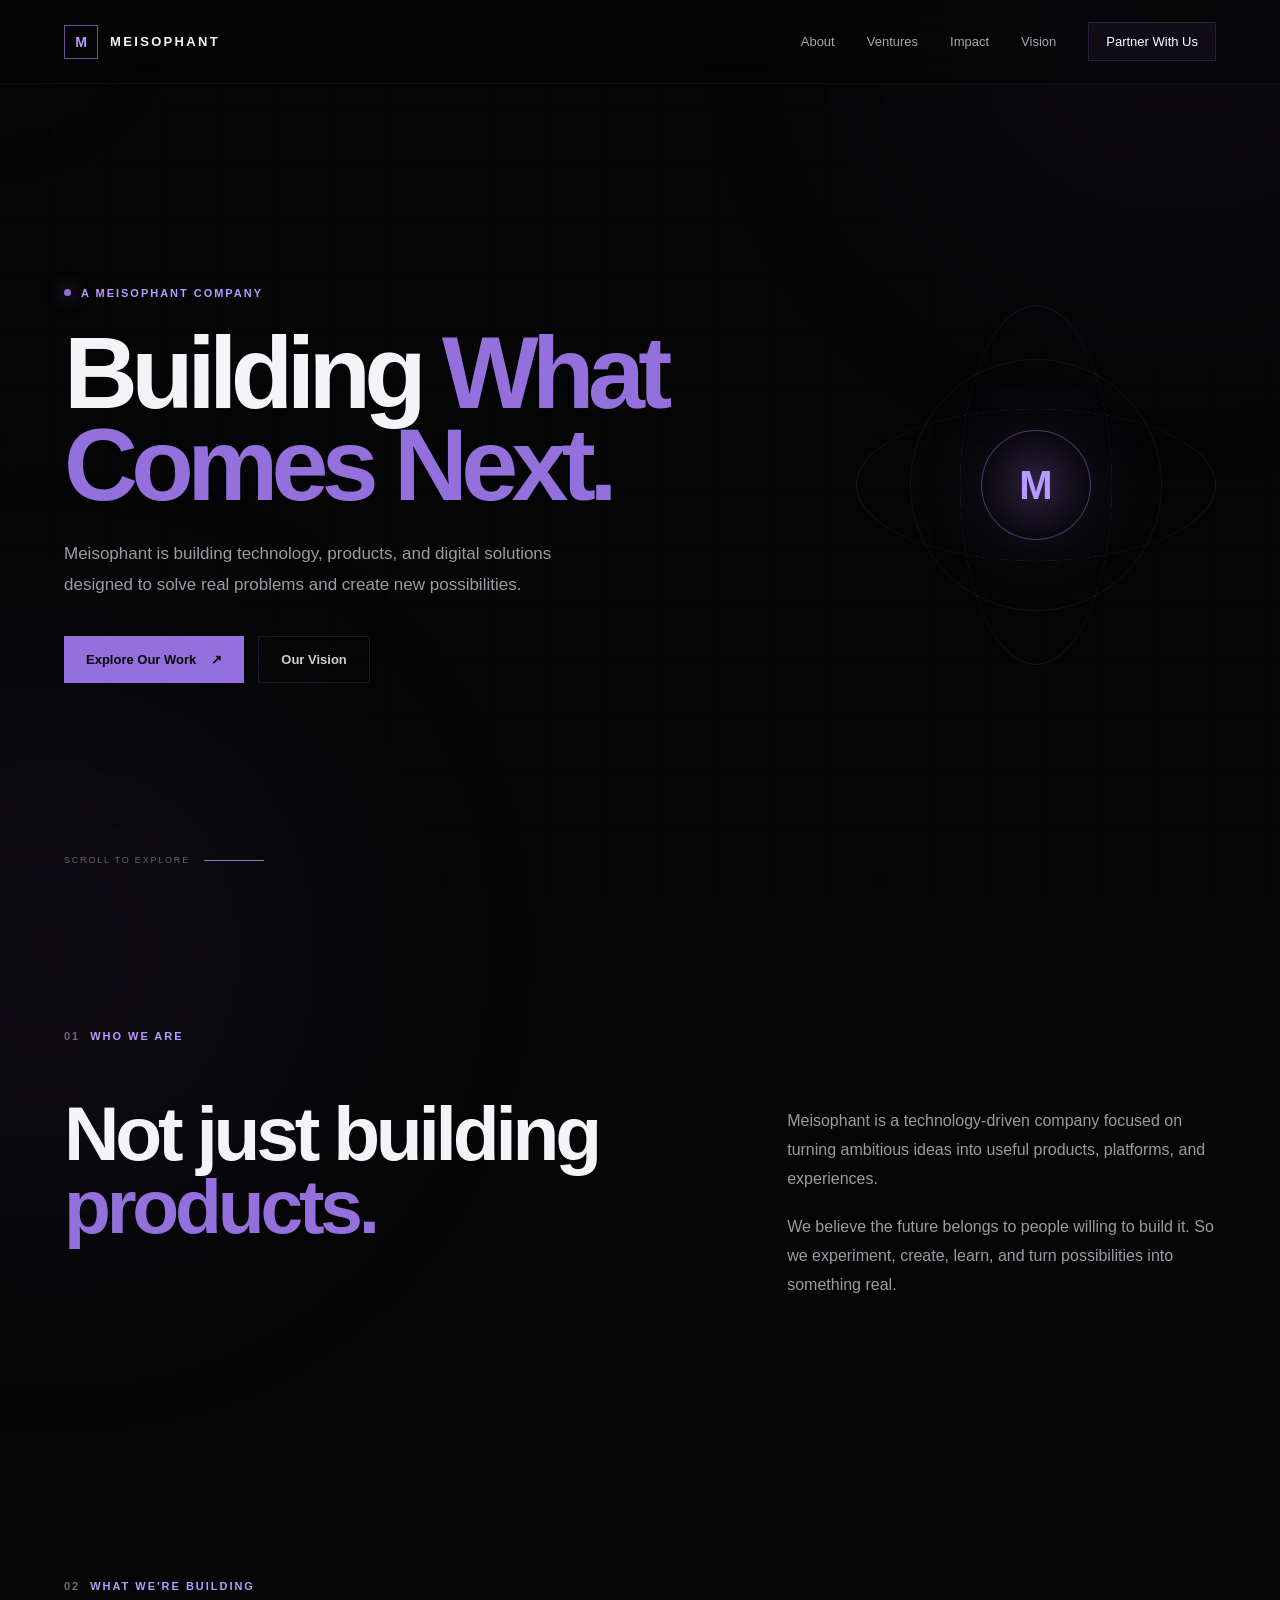
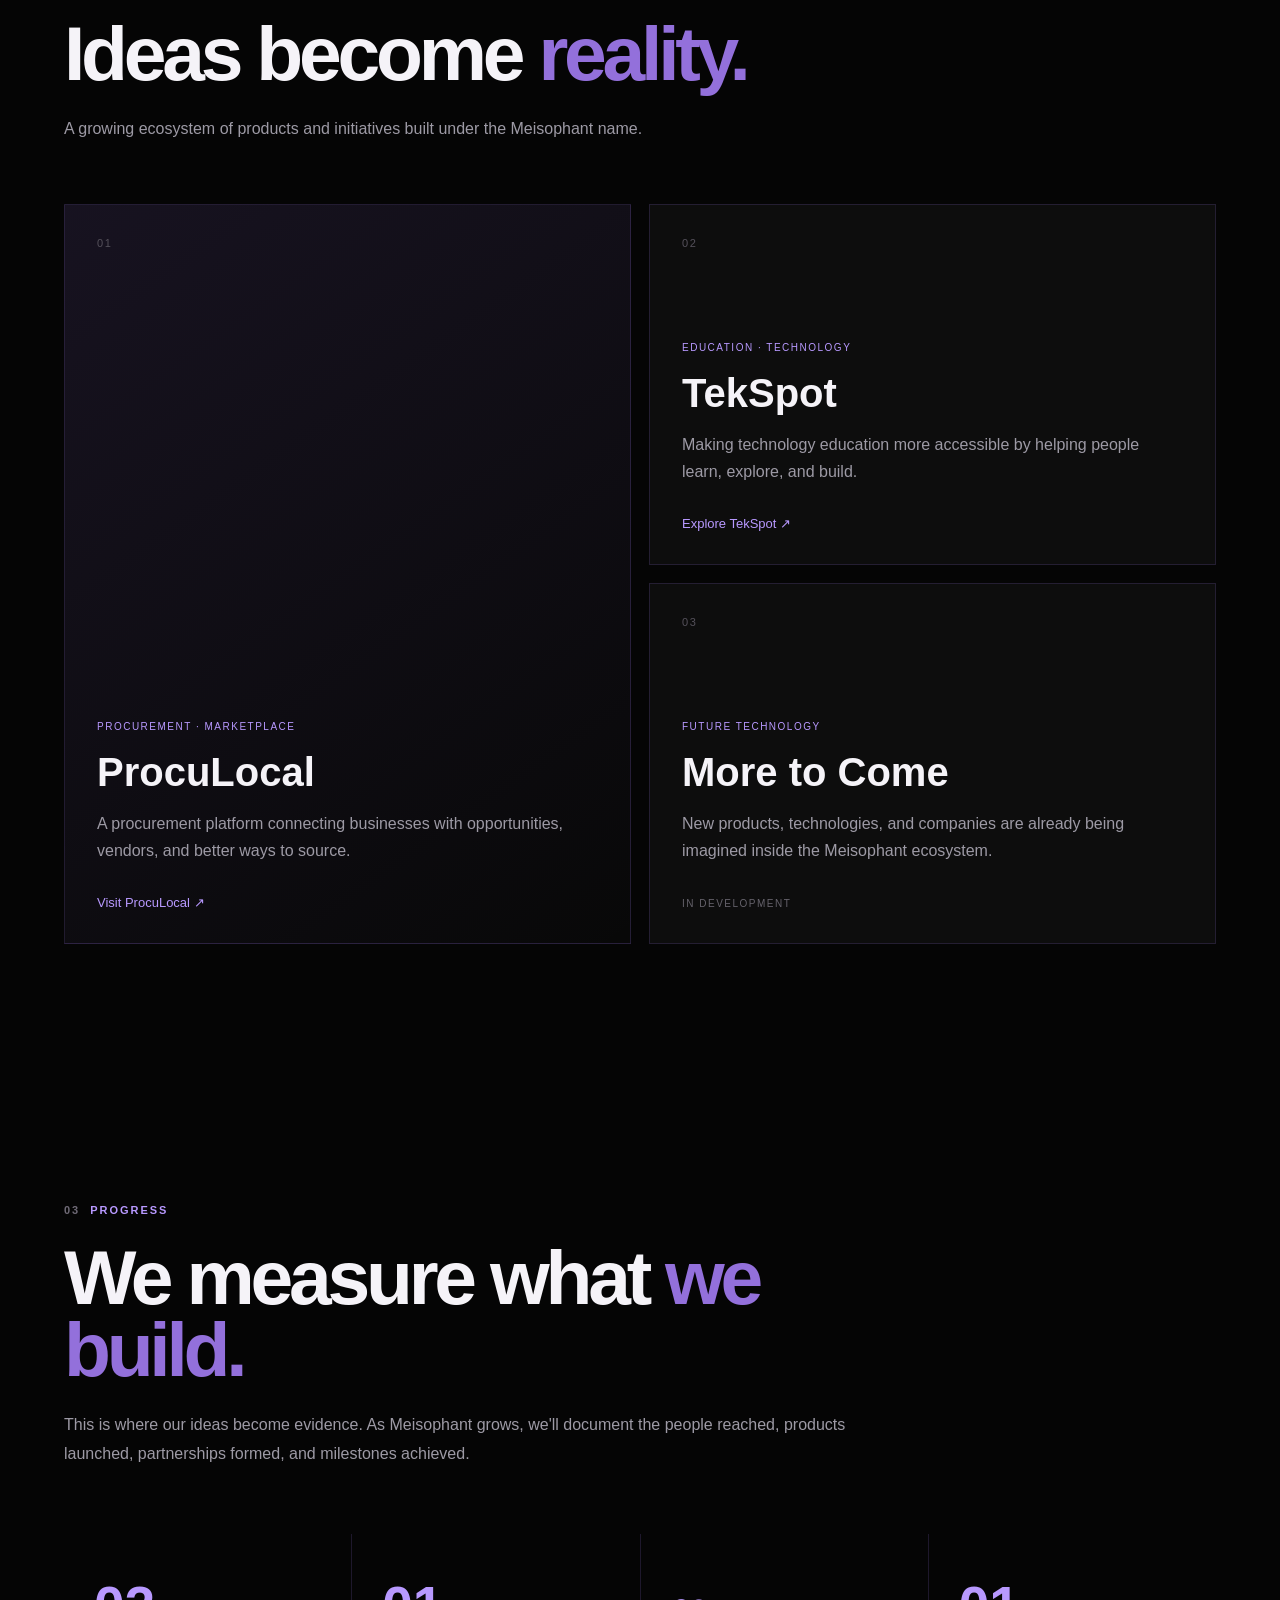
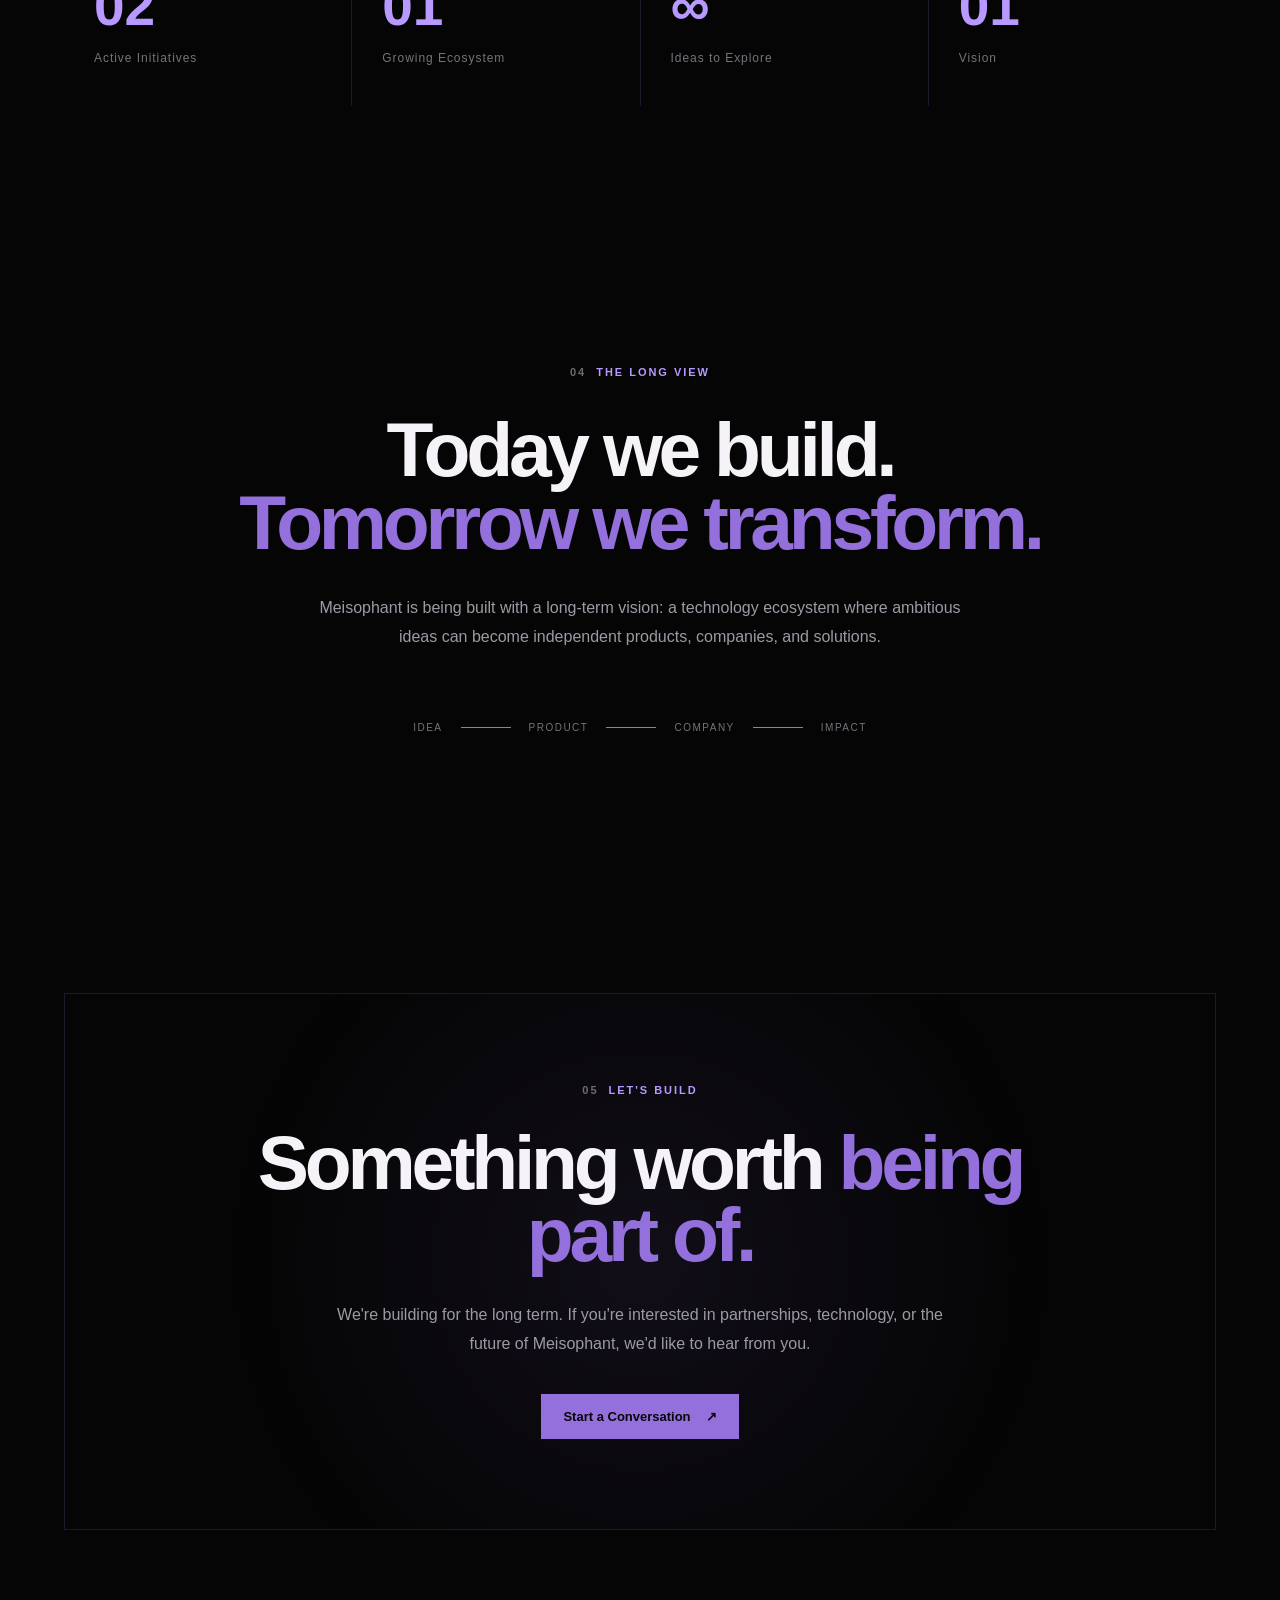
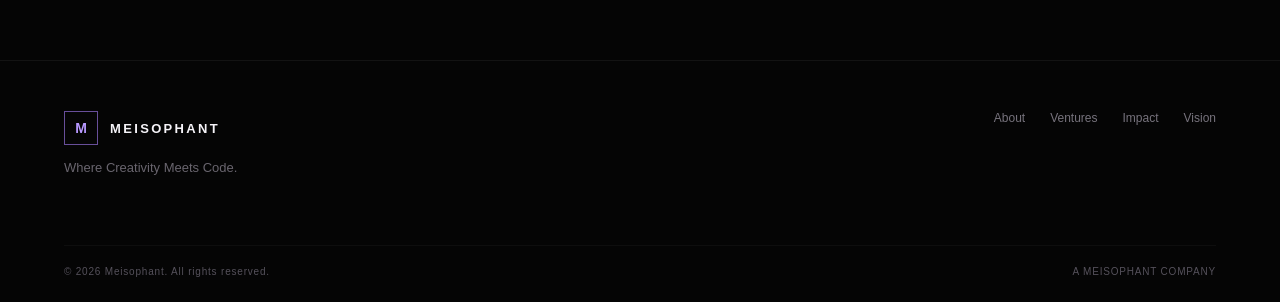
==== commit 6bd0c2c8: "Update index.html" ====
--- a/index.html
+++ b/index.html
@@ -51,10 +51,16 @@
         <span class="brand-name">MEISOPHANT</span>
       </a>
 
-      <button class="menu-toggle" id="menuToggle" aria-label="Open navigation">
-        <span></span>
-        <span></span>
-      </button>
+      <button
+  class="menu-toggle"
+  id="menuToggle"
+  type="button"
+  aria-label="Open navigation"
+  aria-expanded="false"
+>
+  <span></span>
+  <span></span>
+</button>
 
       <div class="nav-links" id="navLinks">
         <a href="#about">About</a>
--- a/style.css
+++ b/style.css
@@ -0,0 +1,769 @@
+:root {
+  --black: #050505;
+  --black-soft: #0a0a0c;
+  --white: #f5f3f8;
+  --muted: #9d9aa5;
+
+  --purple: mediumpurple;
+  --purple-light: #b899ff;
+  --purple-dark: #6b46b8;
+
+  --border: rgba(147, 112, 219, 0.18);
+  --glass: rgba(255, 255, 255, 0.035);
+
+  --font-display: "Syne", sans-serif;
+  --font-body: "DM Sans", sans-serif;
+}
+
+
+/* =========================
+   RESET
+========================= */
+
+* {
+  margin: 0;
+  padding: 0;
+  box-sizing: border-box;
+}
+
+html {
+  scroll-behavior: smooth;
+}
+
+body {
+  background: var(--black);
+  color: var(--white);
+  font-family: var(--font-body);
+  overflow-x: hidden;
+}
+
+a {
+  color: inherit;
+  text-decoration: none;
+}
+
+
+/* =========================
+   BACKGROUND
+========================= */
+
+#gridCanvas {
+  position: fixed;
+  inset: 0;
+  width: 100%;
+  height: 100%;
+  z-index: -5;
+  opacity: 0.3;
+}
+
+.ambient {
+  position: fixed;
+  width: 500px;
+  height: 500px;
+  border-radius: 50%;
+  filter: blur(140px);
+  pointer-events: none;
+  z-index: -4;
+  opacity: 0.08;
+}
+
+.ambient-one {
+  background: var(--purple);
+  top: -250px;
+  right: -150px;
+}
+
+.ambient-two {
+  background: var(--purple-light);
+  bottom: -300px;
+  left: -200px;
+}
+
+
+/* =========================
+   NAVBAR
+========================= */
+
+.site-header {
+  position: fixed;
+  top: 0;
+  left: 0;
+  width: 100%;
+  z-index: 100;
+  padding: 22px 5%;
+  backdrop-filter: blur(18px);
+  background: rgba(5, 5, 5, 0.68);
+  border-bottom: 1px solid rgba(255,255,255,0.04);
+}
+
+.navbar {
+  max-width: 1400px;
+  margin: auto;
+  display: flex;
+  align-items: center;
+  justify-content: space-between;
+}
+
+.brand {
+  display: flex;
+  align-items: center;
+  gap: 12px;
+}
+
+.brand-mark {
+  width: 34px;
+  height: 34px;
+  display: grid;
+  place-items: center;
+  border: 1px solid rgba(147, 112, 219, 0.7);
+  color: var(--purple-light);
+  font-family: var(--font-display);
+  font-weight: 800;
+  font-size: 14px;
+}
+
+.brand-name {
+  font-family: var(--font-display);
+  font-size: 13px;
+  letter-spacing: 0.18em;
+  font-weight: 700;
+}
+
+.nav-links {
+  display: flex;
+  align-items: center;
+  gap: 32px;
+}
+
+.nav-links a {
+  color: #aaa7b1;
+  font-size: 13px;
+  transition: 0.3s ease;
+}
+
+.nav-links a:hover {
+  color: white;
+}
+
+.nav-links .nav-cta {
+  color: white;
+  border: 1px solid var(--border);
+  padding: 11px 17px;
+  background: rgba(147,112,219,0.07);
+}
+
+.menu-toggle {
+  display: none;
+  background: none;
+  border: 0;
+}
+
+
+/* =========================
+   HERO
+========================= */
+
+.hero {
+  min-height: 100vh;
+  max-width: 1400px;
+  margin: auto;
+  padding: 150px 5% 80px;
+
+  display: flex;
+  align-items: center;
+  justify-content: space-between;
+
+  position: relative;
+}
+
+.hero-content {
+  max-width: 760px;
+}
+
+.eyebrow,
+.section-label {
+  display: flex;
+  align-items: center;
+  gap: 10px;
+
+  color: var(--purple-light);
+  font-size: 11px;
+  font-weight: 700;
+  letter-spacing: 0.18em;
+}
+
+.eyebrow-dot {
+  width: 7px;
+  height: 7px;
+  border-radius: 50%;
+  background: var(--purple);
+  box-shadow: 0 0 18px var(--purple);
+}
+
+.hero h1 {
+  font-family: var(--font-display);
+  font-size: clamp(4rem, 8vw, 8rem);
+  line-height: 0.9;
+  letter-spacing: -0.065em;
+  margin: 28px 0;
+}
+
+.hero h1 span,
+h2 span {
+  color: var(--purple);
+}
+
+.hero-description {
+  max-width: 560px;
+  color: var(--muted);
+  font-size: 17px;
+  line-height: 1.8;
+}
+
+.hero-actions {
+  display: flex;
+  gap: 14px;
+  margin-top: 36px;
+}
+
+.btn {
+  display: inline-flex;
+  align-items: center;
+  gap: 15px;
+  padding: 15px 22px;
+  font-size: 13px;
+  font-weight: 600;
+  transition: 0.3s ease;
+}
+
+.btn-primary {
+  background: var(--purple);
+  color: #080609;
+}
+
+.btn-primary:hover {
+  transform: translateY(-3px);
+  box-shadow: 0 12px 35px rgba(147,112,219,0.25);
+}
+
+.btn-ghost {
+  border: 1px solid var(--border);
+  color: #d0ccd6;
+}
+
+.btn-ghost:hover {
+  border-color: var(--purple);
+}
+
+
+/* =========================
+   ORBIT
+========================= */
+
+.hero-orbit {
+  width: 360px;
+  height: 360px;
+  position: relative;
+  flex-shrink: 0;
+}
+
+.orbit-ring {
+  position: absolute;
+  inset: 0;
+  border: 1px solid rgba(147,112,219,0.16);
+  border-radius: 50%;
+}
+
+.ring-one {
+  transform: rotateX(65deg);
+}
+
+.ring-two {
+  transform: rotateY(65deg);
+}
+
+.ring-three {
+  transform: rotate(45deg) scale(0.7);
+}
+
+.orbit-core {
+  position: absolute;
+  inset: 50%;
+  width: 110px;
+  height: 110px;
+  transform: translate(-50%, -50%);
+  border-radius: 50%;
+
+  display: grid;
+  place-items: center;
+
+  background: radial-gradient(
+    circle,
+    rgba(147,112,219,0.3),
+    rgba(5,5,5,0.9) 70%
+  );
+
+  border: 1px solid rgba(147,112,219,0.5);
+  box-shadow:
+    0 0 70px rgba(147,112,219,0.15),
+    inset 0 0 40px rgba(147,112,219,0.1);
+}
+
+.orbit-core span {
+  font-family: var(--font-display);
+  font-size: 40px;
+  font-weight: 800;
+  color: var(--purple-light);
+}
+
+.hero-scroll {
+  position: absolute;
+  bottom: 35px;
+  left: 5%;
+
+  display: flex;
+  align-items: center;
+  gap: 14px;
+
+  color: #66636c;
+  font-size: 9px;
+  letter-spacing: 0.2em;
+}
+
+.scroll-line {
+  width: 60px;
+  height: 1px;
+  background: var(--purple);
+}
+
+
+/* =========================
+   SECTIONS
+========================= */
+
+.section {
+  max-width: 1400px;
+  margin: auto;
+  padding: 130px 5%;
+}
+
+.section-label span {
+  color: #6f6a76;
+}
+
+.intro-grid {
+  display: grid;
+  grid-template-columns: 1.2fr 0.8fr;
+  gap: 80px;
+  margin-top: 55px;
+}
+
+.intro h2,
+.section-heading h2,
+.impact h2,
+.vision h2,
+.contact h2 {
+  font-family: var(--font-display);
+  font-size: clamp(3rem, 6vw, 6rem);
+  line-height: 0.95;
+  letter-spacing: -0.055em;
+}
+
+.intro-copy {
+  padding-top: 10px;
+}
+
+.intro-copy p,
+.section-heading p,
+.impact-header p,
+.vision-content > p,
+.contact p {
+  color: var(--muted);
+  line-height: 1.8;
+  font-size: 16px;
+  margin-bottom: 20px;
+}
+
+
+/* =========================
+   VENTURES
+========================= */
+
+.section-heading {
+  max-width: 800px;
+}
+
+.section-heading h2 {
+  margin: 25px 0;
+}
+
+.venture-grid {
+  display: grid;
+  grid-template-columns: repeat(2, 1fr);
+  gap: 18px;
+  margin-top: 60px;
+}
+
+.venture-card {
+  min-height: 360px;
+  padding: 32px;
+
+  position: relative;
+
+  border: 1px solid var(--border);
+  background: var(--glass);
+
+  display: flex;
+  flex-direction: column;
+  justify-content: space-between;
+
+  transition: 0.4s ease;
+}
+
+.venture-card:hover {
+  transform: translateY(-6px);
+  border-color: rgba(147,112,219,0.45);
+}
+
+.venture-card.featured {
+  grid-row: span 2;
+  min-height: 740px;
+  background:
+    linear-gradient(
+      145deg,
+      rgba(147,112,219,0.13),
+      rgba(255,255,255,0.015)
+    );
+}
+
+.card-number {
+  color: #55515b;
+  font-size: 11px;
+  letter-spacing: 0.15em;
+}
+
+.card-tag {
+  color: var(--purple-light);
+  font-size: 10px;
+  letter-spacing: 0.15em;
+  margin-bottom: 18px;
+}
+
+.card-content h3 {
+  font-family: var(--font-display);
+  font-size: 40px;
+  margin-bottom: 15px;
+}
+
+.card-content p {
+  max-width: 500px;
+  color: var(--muted);
+  line-height: 1.7;
+  margin-bottom: 28px;
+}
+
+.card-content a {
+  font-size: 13px;
+  color: var(--purple-light);
+}
+
+.coming-label {
+  color: #66636c;
+  font-size: 10px;
+  letter-spacing: 0.15em;
+}
+
+
+/* =========================
+   IMPACT
+========================= */
+
+.impact-header {
+  max-width: 850px;
+}
+
+.impact h2 {
+  margin: 25px 0;
+}
+
+.stats-grid {
+  display: grid;
+  grid-template-columns: repeat(4, 1fr);
+  gap: 1px;
+  margin-top: 65px;
+  background: var(--border);
+}
+
+.stat-card {
+  padding: 40px 30px;
+  background: var(--black);
+}
+
+.stat-card strong {
+  display: block;
+  font-family: var(--font-display);
+  font-size: 55px;
+  color: var(--purple-light);
+  margin-bottom: 10px;
+}
+
+.stat-card span {
+  color: #77737d;
+  font-size: 12px;
+  letter-spacing: 0.08em;
+}
+
+
+/* =========================
+   VISION
+========================= */
+
+.vision {
+  text-align: center;
+}
+
+.vision-content {
+  max-width: 1000px;
+  margin: auto;
+}
+
+.vision-content .section-label {
+  justify-content: center;
+}
+
+.vision h2 {
+  margin: 35px 0;
+}
+
+.vision-content > p {
+  max-width: 650px;
+  margin: 0 auto;
+}
+
+.vision-line {
+  margin-top: 70px;
+  display: flex;
+  align-items: center;
+  justify-content: center;
+  gap: 18px;
+
+  color: #77737d;
+  font-size: 10px;
+  letter-spacing: 0.15em;
+}
+
+.vision-line i {
+  width: 50px;
+  height: 1px;
+  background: var(--purple);
+}
+
+
+/* =========================
+   CONTACT
+========================= */
+
+.contact-box {
+  border: 1px solid var(--border);
+  padding: 90px 8%;
+  text-align: center;
+
+  background:
+    radial-gradient(
+      circle at center,
+      rgba(147,112,219,0.09),
+      transparent 65%
+    );
+}
+
+.contact-box .section-label {
+  justify-content: center;
+}
+
+.contact h2 {
+  margin: 30px auto;
+  max-width: 850px;
+}
+
+.contact p {
+  max-width: 650px;
+  margin: 0 auto 35px;
+}
+
+
+/* =========================
+   FOOTER
+========================= */
+
+.footer {
+  max-width: 1400px;
+  margin: auto;
+  padding: 50px 5% 25px;
+  border-top: 1px solid rgba(255,255,255,0.06);
+}
+
+.footer-top {
+  display: flex;
+  justify-content: space-between;
+  align-items: flex-start;
+}
+
+.footer-brand p {
+  color: #69656e;
+  margin-top: 15px;
+  font-size: 13px;
+}
+
+.footer-links {
+  display: flex;
+  gap: 25px;
+}
+
+.footer-links a {
+  color: #77737d;
+  font-size: 12px;
+}
+
+.footer-bottom {
+  margin-top: 70px;
+  padding-top: 20px;
+  border-top: 1px solid rgba(255,255,255,0.04);
+
+  display: flex;
+  justify-content: space-between;
+
+  color: #55515b;
+  font-size: 10px;
+  letter-spacing: 0.08em;
+}
+
+
+/* =========================
+   MOBILE
+========================= */
+
+@media (max-width: 900px) {
+
+  .nav-links {
+    position: absolute;
+    top: 78px;
+    left: 5%;
+    right: 5%;
+
+    display: none;
+    flex-direction: column;
+    align-items: stretch;
+
+    padding: 20px;
+
+    background: rgba(10,10,12,0.96);
+    border: 1px solid var(--border);
+  }
+
+  .nav-links.active {
+    display: flex;
+  }
+
+  .menu-toggle {
+    display: flex;
+    flex-direction: column;
+    gap: 6px;
+  }
+
+  .menu-toggle span {
+    width: 25px;
+    height: 1px;
+    background: white;
+  }
+
+  .hero {
+    flex-direction: column;
+    align-items: flex-start;
+    padding-top: 150px;
+  }
+
+  .hero-orbit {
+    width: 260px;
+    height: 260px;
+    margin: 80px auto 20px;
+  }
+
+  .hero-scroll {
+    display: none;
+  }
+
+  .intro-grid {
+    grid-template-columns: 1fr;
+    gap: 35px;
+  }
+
+  .venture-grid {
+    grid-template-columns: 1fr;
+  }
+
+  .venture-card.featured {
+    grid-row: auto;
+    min-height: 450px;
+  }
+
+  .stats-grid {
+    grid-template-columns: repeat(2, 1fr);
+  }
+
+  .vision-line {
+    flex-wrap: wrap;
+  }
+
+  .footer-top,
+  .footer-bottom {
+    flex-direction: column;
+    gap: 25px;
+  }
+
+}
+
+
+@media (max-width: 500px) {
+
+  .site-header {
+    padding: 18px 5%;
+  }
+
+  .hero h1 {
+    font-size: 3.8rem;
+  }
+
+  .hero-description {
+    font-size: 15px;
+  }
+
+  .hero-actions {
+    flex-direction: column;
+    align-items: stretch;
+  }
+
+  .btn {
+    justify-content: center;
+  }
+
+  .section {
+    padding: 90px 5%;
+  }
+
+  .intro h2,
+  .section-heading h2,
+  .impact h2,
+  .vision h2,
+  .contact h2 {
+    font-size: 3rem;
+  }
+
+  .stats-grid {
+    grid-template-columns: 1fr;
+  }
+
+  .contact-box {
+    padding: 60px 25px;
+  }
+
+}
